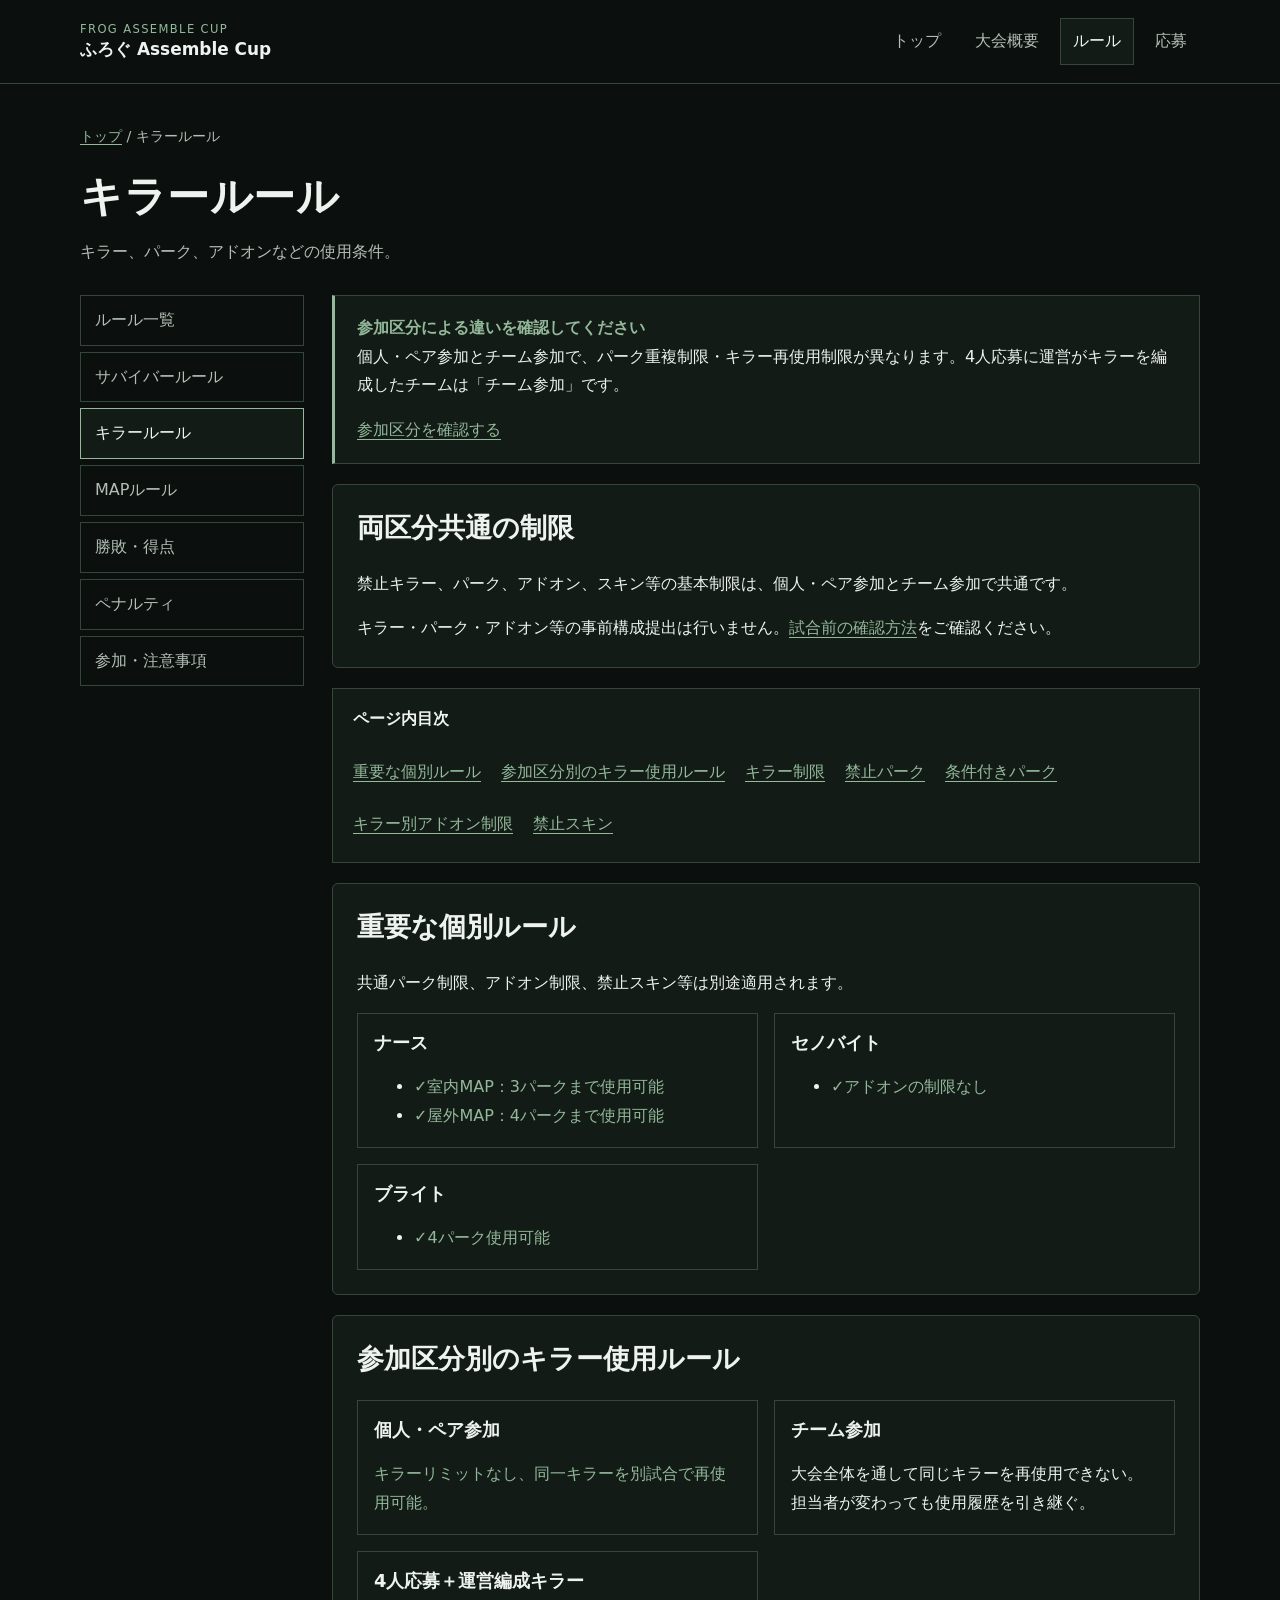
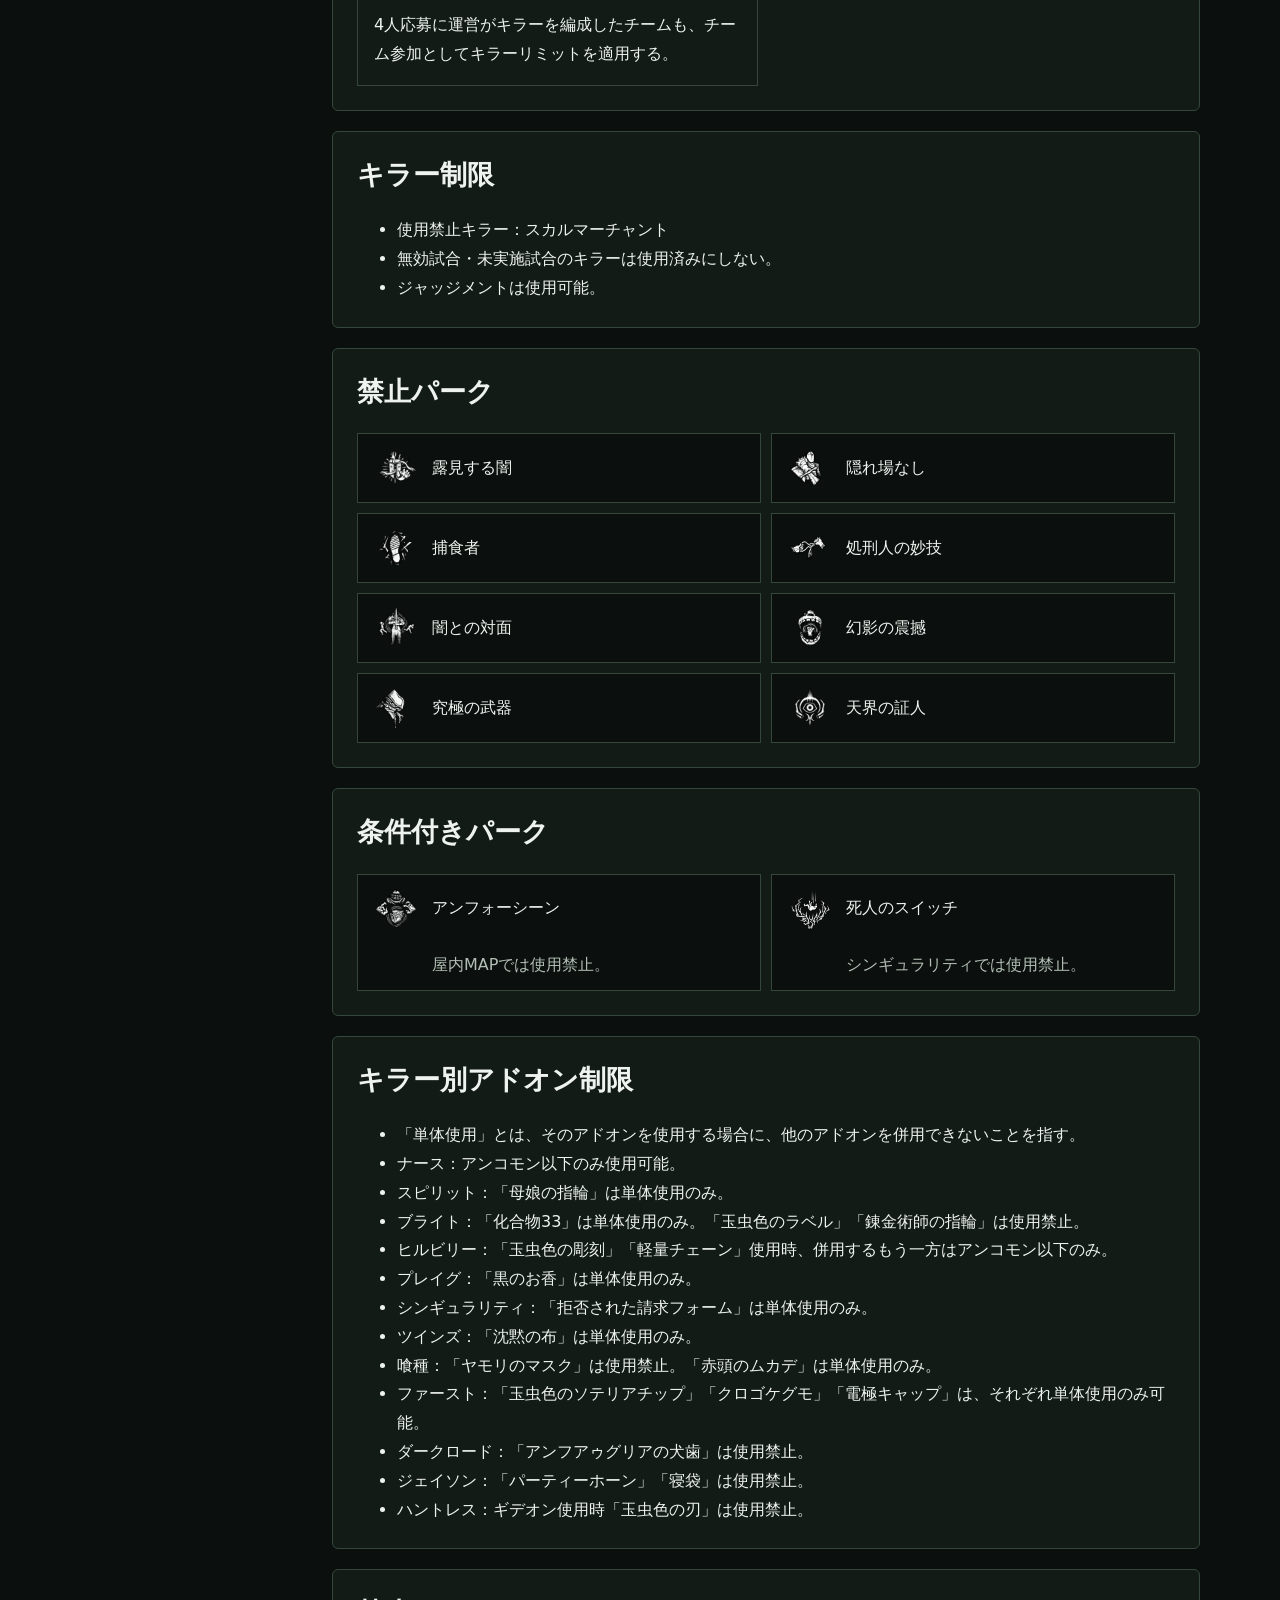
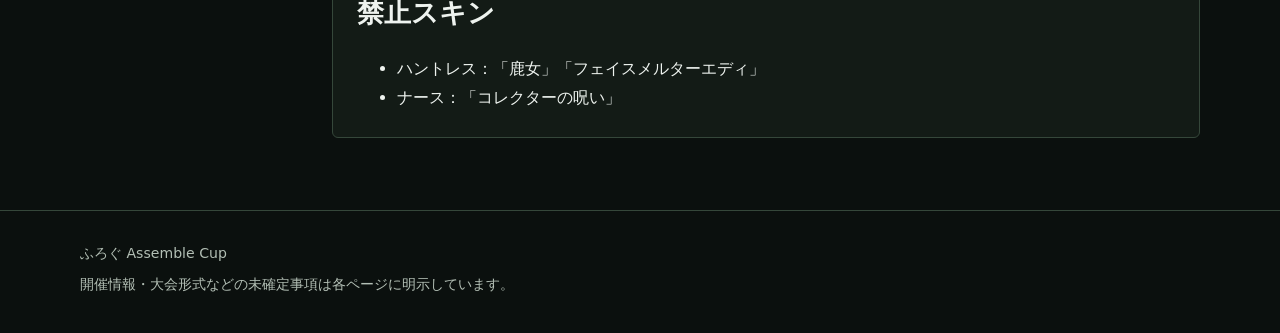
==== pages/killer-rules.html @ 906f9b3c "Clarify participation rule comparison and killer reuse cards" ====
<!DOCTYPE html>
<html lang="ja">
<head>
  <meta charset="UTF-8">
  <meta name="viewport" content="width=device-width, initial-scale=1">
  <meta name="description" content="ふろぐ Assemble Cupのキラールール。参加区分ごとのルールと共通制限を掲載しています。">
  <title>キラールール | ふろぐ Assemble Cup</title>
  <link rel="stylesheet" href="../css/tokens.css">
  <link rel="stylesheet" href="../css/base.css">
  <link rel="stylesheet" href="../css/components.css">
  <link rel="stylesheet" href="../css/pages.css">
</head>
<body>
  <a class="skip-link" href="#main">本文へ移動</a>
  <header class="site-header">
    <div class="container header-inner">
      <a class="brand" href="../index.html"><span>FROG ASSEMBLE CUP</span><strong>ふろぐ Assemble Cup</strong></a>
      <nav class="site-nav" aria-label="サイトナビゲーション">
        <a href="../index.html">トップ</a>
        <a href="../index.html#overview">大会概要</a>
        <a href="../pages/rules.html" aria-current="page">ルール</a>
        <a href="../index.html#entry">応募</a>
      </nav>
    </div>
  </header>
  <main id="main" class="container" tabindex="-1">
    <section class="page-hero"><p class="breadcrumb"><a href="../index.html">トップ</a> / キラールール</p><h1>キラールール</h1><p class="muted">キラー、パーク、アドオンなどの使用条件。</p></section>
    <div class="rule-shell"><nav class="side-nav" aria-label="ルールページ"><a href="rules.html">ルール一覧</a>
<a href="survivor-rules.html">サバイバールール</a>
<a href="killer-rules.html" aria-current="page">キラールール</a>
<a href="map-pool.html">MAPルール</a>
<a href="win-condition.html">勝敗・得点</a>
<a href="penalties.html">ペナルティ</a>
<a href="notes.html">参加・注意事項</a></nav><div class="rule-content"><div class="notice notice--info"><strong>参加区分による違いを確認してください</strong><p>個人・ペア参加とチーム参加で、パーク重複制限・キラー再使用制限が異なります。4人応募に運営がキラーを編成したチームは「チーム参加」です。</p><p><a href="notes.html#entry-types">参加区分を確認する</a></p></div><section class="card"><h2>両区分共通の制限</h2><p>禁止キラー、パーク、アドオン、スキン等の基本制限は、個人・ペア参加とチーム参加で共通です。</p><p>キラー・パーク・アドオン等の事前構成提出は行いません。<a href="notes.html#precheck">試合前の確認方法</a>をご確認ください。</p></section>
        <nav class="page-toc" aria-label="このページの目次"><strong>ページ内目次</strong><ul><li><a href="#key-killer-rules">重要な個別ルール</a></li><li><a href="#killer-reuse">参加区分別のキラー使用ルール</a></li><li><a href="#killer-restrictions">キラー制限</a></li><li><a href="#banned-perks">禁止パーク</a></li><li><a href="#conditional-perks">条件付きパーク</a></li><li><a href="#addon-restrictions">キラー別アドオン制限</a></li><li><a href="#banned-skins">禁止スキン</a></li></ul></nav>
        <section class="card" id="key-killer-rules">
          <h2>重要な個別ルール</h2>
          <p>共通パーク制限、アドオン制限、禁止スキン等は別途適用されます。</p>
          <div class="data-grid">
            <article class="notice-box"><h3>ナース</h3><ul><li><span class="killer-badge is-ok"><span aria-hidden="true">✓</span><span>室内MAP：3パークまで使用可能</span></span></li><li><span class="killer-badge is-ok"><span aria-hidden="true">✓</span><span>屋外MAP：4パークまで使用可能</span></span></li></ul></article>
            <article class="notice-box"><h3>セノバイト</h3><ul><li><span class="killer-badge is-ok"><span aria-hidden="true">✓</span><span>アドオンの制限なし</span></span></li></ul></article><article class="notice-box"><h3>ブライト</h3><ul><li><span class="killer-badge is-ok"><span aria-hidden="true">✓</span><span>4パーク使用可能</span></span></li></ul></article>
          </div>
        </section>
        <section class="card" id="killer-reuse"><h2>参加区分別のキラー使用ルール</h2><div class="data-grid"><article class="notice-box"><h3>個人・ペア参加</h3><p class="killer-badge">キラーリミットなし、同一キラーを別試合で再使用可能。</p></article><article class="notice-box"><h3>チーム参加</h3><p>大会全体を通して同じキラーを再使用できない。担当者が変わっても使用履歴を引き継ぐ。</p></article><article class="notice-box"><h3>4人応募＋運営編成キラー</h3><p>4人応募に運営がキラーを編成したチームも、チーム参加としてキラーリミットを適用する。</p></article></div></section><section class="card" id="killer-restrictions"><h2>キラー制限</h2><ul><li>使用禁止キラー：スカルマーチャント</li><li>無効試合・未実施試合のキラーは使用済みにしない。</li><li>ジャッジメントは使用可能。</li></ul></section>
        <section class="card" id="banned-perks"><h2>禁止パーク</h2><div class="perk-list">
          <div class="perk-item"><img src="../assets/images/perks/darkness_revealed.webp" width="48" height="48" loading="lazy" decoding="async" alt=""><span>露見する闇</span></div>
          <div class="perk-item"><img src="../assets/images/perks/nowhere_to_hide.webp" width="48" height="48" loading="lazy" decoding="async" alt=""><span>隠れ場なし</span></div>
          <div class="perk-item"><img src="../assets/images/perks/predator.webp" width="48" height="48" loading="lazy" decoding="async" alt=""><span>捕食者</span></div>
          <div class="perk-item"><img src="../assets/images/perks/scourge_hook_hangmans_trick.webp" width="48" height="48" loading="lazy" decoding="async" alt=""><span>処刑人の妙技</span></div>
          <div class="perk-item"><img src="../assets/images/perks/hex_face_the_darkness.webp" width="48" height="48" loading="lazy" decoding="async" alt=""><span>闇との対面</span></div>
          <div class="perk-item"><img src="../assets/images/perks/phantom_fear.webp" width="48" height="48" loading="lazy" decoding="async" alt=""><span>幻影の震撼</span></div>
          <div class="perk-item"><img src="../assets/images/perks/ultimate_weapon.webp" width="48" height="48" loading="lazy" decoding="async" alt=""><span>究極の武器</span></div>
          <div class="perk-item"><img src="../assets/images/perks/celestial_witness.webp" width="48" height="48" loading="lazy" decoding="async" alt=""><span>天界の証人</span></div>
        </div></section>
        <section class="card" id="conditional-perks"><h2>条件付きパーク</h2><div class="perk-list perk-list--conditions">
          <div class="perk-item perk-item--condition"><img src="../assets/images/perks/unforeseen.webp" width="48" height="48" loading="lazy" decoding="async" alt=""><span>アンフォーシーン</span><p>屋内MAPでは使用禁止。</p></div>
          <div class="perk-item perk-item--condition"><img src="../assets/images/perks/dead_mans_switch.webp" width="48" height="48" loading="lazy" decoding="async" alt=""><span>死人のスイッチ</span><p>シンギュラリティでは使用禁止。</p></div>
        </div></section>
        <section class="card" id="addon-restrictions"><h2>キラー別アドオン制限</h2><ul><li>「単体使用」とは、そのアドオンを使用する場合に、他のアドオンを併用できないことを指す。</li><li>ナース：アンコモン以下のみ使用可能。</li><li>スピリット：「母娘の指輪」は単体使用のみ。</li><li>ブライト：「化合物33」は単体使用のみ。「玉虫色のラベル」「錬金術師の指輪」は使用禁止。</li><li>ヒルビリー：「玉虫色の彫刻」「軽量チェーン」使用時、併用するもう一方はアンコモン以下のみ。</li><li>プレイグ：「黒のお香」は単体使用のみ。</li><li>シンギュラリティ：「拒否された請求フォーム」は単体使用のみ。</li><li>ツインズ：「沈黙の布」は単体使用のみ。</li><li>喰種：「ヤモリのマスク」は使用禁止。「赤頭のムカデ」は単体使用のみ。</li><li>ファースト：「玉虫色のソテリアチップ」「クロゴケグモ」「電極キャップ」は、それぞれ単体使用のみ可能。</li><li>ダークロード：「アンフアゥグリアの犬歯」は使用禁止。</li><li>ジェイソン：「パーティーホーン」「寝袋」は使用禁止。</li><li>ハントレス：ギデオン使用時「玉虫色の刃」は使用禁止。</li></ul></section>
        <section class="card" id="banned-skins"><h2>禁止スキン</h2><ul><li>ハントレス：「鹿女」「フェイスメルターエディ」</li><li>ナース：「コレクターの呪い」</li></ul></section></div></div>
  </main>
  <footer class="site-footer"><div class="container"><p>ふろぐ Assemble Cup</p><p>開催情報・大会形式などの未確定事項は各ページに明示しています。</p></div></footer>
</body>
</html>
---- css/tokens.css ----
:root {
  color-scheme: dark;
  --bg: #0b100e;
  --surface: #131b16;
  --surface-hover: #1b2820;
  --text: #eef3ef;
  --muted: #b3bfb5;
  --accent: #93b99a;
  --line: #35473a;
  --warning: #dfc48a;
  --max-width: 1120px;
}
---- css/base.css ----
* { box-sizing: border-box; }
html { scroll-behavior: smooth; }
body { margin: 0; background: var(--bg); color: var(--text); font-family: 'Yu Gothic', 'Hiragino Kaku Gothic ProN', Meiryo, system-ui, sans-serif; line-height: 1.8; overflow-wrap: anywhere; }
a { color: var(--accent); text-underline-offset: .22em; }
a:hover { color: var(--text); }
:focus-visible { outline: 3px solid var(--accent); outline-offset: 4px; }
img { display: block; max-width: 100%; }
h1, h2, h3, p { margin-top: 0; }
h1, h2, h3 { line-height: 1.4; }
h1 { font-size: clamp(1.9rem, 5vw, 3.3rem); letter-spacing: .015em; }
h2 { font-size: clamp(1.35rem, 3vw, 1.7rem); }
h3 { font-size: 1.12rem; }
p:last-child, ul:last-child { margin-bottom: 0; }
[id] { scroll-margin-top: 7rem; }
.container { width: min(var(--max-width), calc(100% - 40px)); margin-inline: auto; }
.muted { color: var(--muted); }
@media (max-width: 600px) { .container { width: calc(100% - 32px); } [id] { scroll-margin-top: 11rem; } }
@media (prefers-reduced-motion: reduce) { html { scroll-behavior: auto; } }
---- css/components.css ----
.skip-link { position: fixed; top: 12px; left: 12px; z-index: 30; padding: 10px 16px; background: var(--text); color: var(--bg); transform: translateY(-160%); }
.skip-link:focus { transform: translateY(0); }
.site-header { position: sticky; top: 0; z-index: 20; border-bottom: 1px solid var(--line); background: var(--bg); }
.header-inner { display: flex; align-items: center; justify-content: space-between; gap: 24px; padding-block: 18px; }
.brand { color: var(--text); text-decoration: none; line-height: 1.45; }
.brand span { display: block; color: var(--accent); font-size: .72rem; letter-spacing: .12em; }
.brand strong { display: block; font-size: 1.06rem; }
.site-nav { display: flex; gap: 8px; flex-wrap: wrap; }
.site-nav a { display: inline-flex; align-items: center; min-height: 44px; padding: 8px 12px; color: var(--muted); text-decoration: none; border: 1px solid transparent; }
.site-nav a:hover, .site-nav a[aria-current='page'] { color: var(--text); border-color: var(--line); background: var(--surface); }
.card { padding: 24px; background: var(--surface); border: 1px solid var(--line); border-radius: 6px; }
.grid { display: grid; grid-template-columns: repeat(3, minmax(0, 1fr)); gap: 16px; }
.rule-link { display: flex; flex-direction: column; align-items: flex-start; gap: 12px; color: var(--text); text-decoration: none; }
.rule-link:hover { background: var(--surface-hover); }
.rule-link h3 { margin: 0; }
.rule-link p { color: var(--muted); font-size: .95rem; }
.rule-link .link-label { margin-top: auto; color: var(--accent); font-size: .88rem; }
.status { display: inline-block; color: var(--warning); font-size: .82rem; padding: 2px 9px; border: 1px solid #64583e; border-radius: 3px; }
.notice { padding: 18px 22px; border: 1px solid #64583e; border-left: 3px solid var(--warning); background: #1b1a14; }
.notice strong { color: var(--warning); }
.button { display: inline-flex; align-items: center; justify-content: center; min-height: 48px; padding: 10px 20px; border: 1px solid var(--accent); border-radius: 4px; background: var(--accent); color: var(--bg); font-weight: 700; text-decoration: none; }
.button:hover { background: var(--text); color: var(--bg); }
.breadcrumb { font-size: .9rem; color: var(--muted); margin-bottom: 18px; }
.side-nav { display: grid; align-content: start; gap: 6px; position: sticky; top: 114px; }
.side-nav a { min-height: 44px; display: flex; align-items: center; padding: 10px 14px; border: 1px solid var(--line); color: var(--muted); text-decoration: none; }
.side-nav a:hover, .side-nav a[aria-current='page'] { border-color: var(--accent); background: var(--surface); color: var(--text); }
.page-toc { padding: 16px 20px; border: 1px solid var(--line); background: var(--surface); }
.page-toc ul { display: flex; flex-wrap: wrap; gap: 8px 20px; padding: 0; list-style: none; }
.page-toc a { min-height: 44px; display: inline-flex; align-items: center; }
.table-wrap { overflow-x: auto; border: 1px solid var(--line); }
table { width: 100%; border-collapse: collapse; background: var(--surface); }
caption { text-align: left; padding: 16px; font-weight: 700; }
th, td { padding: 14px 18px; border-top: 1px solid var(--line); text-align: left; vertical-align: top; }
th { color: var(--accent); width: 32%; }
.site-footer { border-top: 1px solid var(--line); margin-top: 72px; padding-block: 30px; font-size: .88rem; color: var(--muted); }
.site-footer p { margin-bottom: 6px; }
@media (max-width: 900px) { .header-inner { align-items: flex-start; flex-direction: column; gap: 10px; } .grid { grid-template-columns: repeat(2, minmax(0, 1fr)); } .side-nav { position: static; grid-template-columns: repeat(2, minmax(0, 1fr)); } }
@media (max-width: 600px) { .grid { grid-template-columns: 1fr; } .card { padding: 20px; } .header-inner { padding-block: 12px; } .site-nav { gap: 4px; } .site-nav a { padding-inline: 10px; } .side-nav a { padding-inline: 10px; font-size: .88rem; } th, td { padding: 12px; } }

.notice--info { border-color: var(--line); border-left-color: var(--accent); background: var(--surface); }
.notice--info strong { color: var(--accent); }
.comparison-table { min-width: 600px; }
.comparison-table th { width: auto; }
.perk-list { display: grid; grid-template-columns: repeat(2, minmax(0, 1fr)); gap: 10px; }
.perk-item { padding: 10px 14px; border: 1px solid var(--line); background: var(--bg); }
.perk-item p { margin: 6px 0 0; color: var(--muted); }
.rule-visual, .rule-flow { display: grid; gap: 16px; }
.rule-panel { padding: 18px; border: 1px solid var(--line); margin-top: 18px; background: var(--bg); }
.rule-score-grid, .data-grid { display: grid; grid-template-columns: repeat(2, minmax(0, 1fr)); gap: 16px; }
.rule-score-grid .rule-panel { margin-top: 0; }
.rule-panel__label { display: block; color: var(--accent); font-size: .86rem; margin-bottom: 8px; }
.rule-equation { display: flex; flex-wrap: wrap; align-items: center; gap: 12px; }
.rule-equation__term { display: grid; gap: 4px; padding: 12px; border: 1px solid var(--line); flex: 1 1 140px; }
.rule-equation__term span, .rule-equation__term small { color: var(--muted); }
.rule-equation__operator { font-size: 1.2rem; }
.rule-outcome, .rule-calculation-result { margin-top: 16px; font-weight: 700; }
.rule-flow__step, .rule-callout, .rule-branch__option { display: grid; gap: 6px; border: 1px solid var(--line); padding: 14px; }
.rule-flow__arrow { display: flex; align-items: center; gap: 12px; color: var(--muted); }
.rule-branch { display: grid; gap: 10px; }
.rule-branch__operator { display: grid; gap: 4px; color: var(--muted); }
.rule-callout { margin-top: 16px; }
.rule-flow__step--warning { border-left: 3px solid var(--warning); }
.rule-flow__step--danger, .rule-panel--danger { border-left: 3px solid #d49a91; }
.rule-flow__step--ok { border-left: 3px solid var(--accent); }
.notice-box { padding: 16px; border: 1px solid var(--line); }
.killer-badge { color: var(--accent); }
.rule-content > .grid { grid-template-columns: repeat(2, minmax(0, 1fr)); }
@media (max-width: 600px) { .perk-list, .rule-score-grid, .data-grid, .rule-content > .grid { grid-template-columns: 1fr; } .rule-equation { flex-direction: column; align-items: stretch; } .rule-equation__term { flex-basis: auto; } .rule-equation__operator { align-self: center; } }

/* Images supplied in frogcup-vol1.zip; labels remain readable without images. */
.perk-item { display: grid; grid-template-columns: 48px minmax(0, 1fr); align-items: center; gap: 12px; }
.perk-item img { width: 48px; height: 48px; object-fit: contain; }
.perk-item--condition p { grid-column: 2; }
@media (max-width: 600px) { .perk-item { grid-template-columns: 42px minmax(0, 1fr); gap: 10px; } .perk-item img { width: 42px; height: 42px; } }
---- css/pages.css ----
.hero { padding-block: 64px 44px; border-bottom: 1px solid var(--line); }
.hero-label { color: var(--accent); letter-spacing: .1em; font-size: .85rem; }
.hero .lead { max-width: 640px; color: var(--muted); font-size: 1.05rem; margin-bottom: 26px; }
.hero-contact { margin: 16px 0 0; color: var(--muted); font-size: .93rem; }
.hero h1 { margin-bottom: 18px; }
.section { padding-top: 48px; }
.section-heading { margin-bottom: 20px; }
.page-hero { padding-block: 40px 28px; }
.page-hero h1 { font-size: clamp(1.8rem, 4vw, 2.6rem); margin-bottom: 12px; }
.rule-shell { display: grid; grid-template-columns: 224px minmax(0, 1fr); align-items: start; gap: 28px; }
.rule-content { display: grid; grid-template-columns: minmax(0, 1fr); gap: 20px; min-width: 0; }
.check-list { padding-left: 1.3em; }
.check-list li + li { margin-top: 8px; }
@media (max-width: 900px) { .rule-shell { grid-template-columns: minmax(0, 1fr); gap: 24px; } }
@media (max-width: 600px) { .hero { padding-block: 40px 32px; } .section { padding-top: 36px; } .page-hero { padding-block: 28px 24px; } }

.hero-actions { display: flex; flex-wrap: wrap; gap: 12px; }

/* Participation comparison: explicit lines and column divider. */
.comparison-table { min-width: 810px; font-size: .875rem; }
.comparison-table th, .comparison-table td { padding: 14px 12px; }
.comparison-table th:first-child { width: 164px; }
.comparison-table th:last-child { min-width: 100px; }
.comparison-table tr > :nth-child(3) { border-left: 2px solid var(--accent); }
.comparison-line { display: block; white-space: nowrap; }
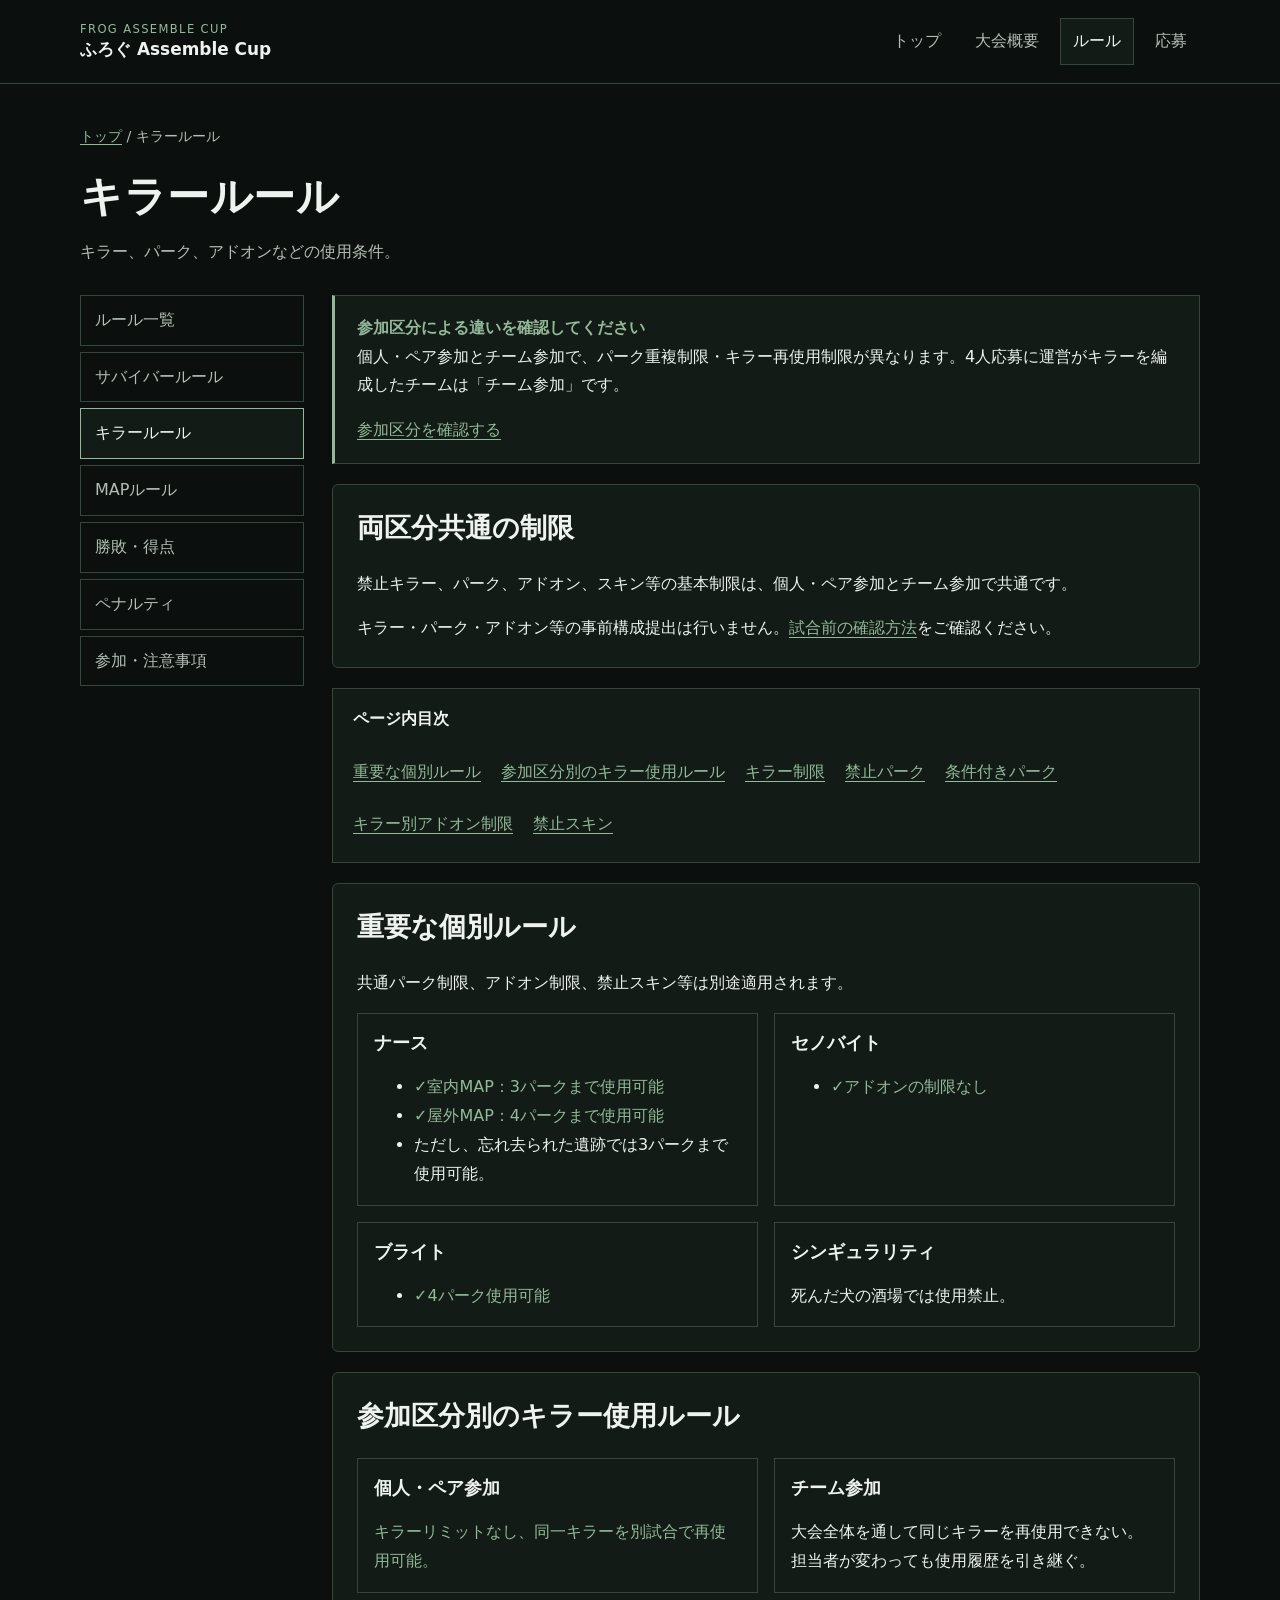
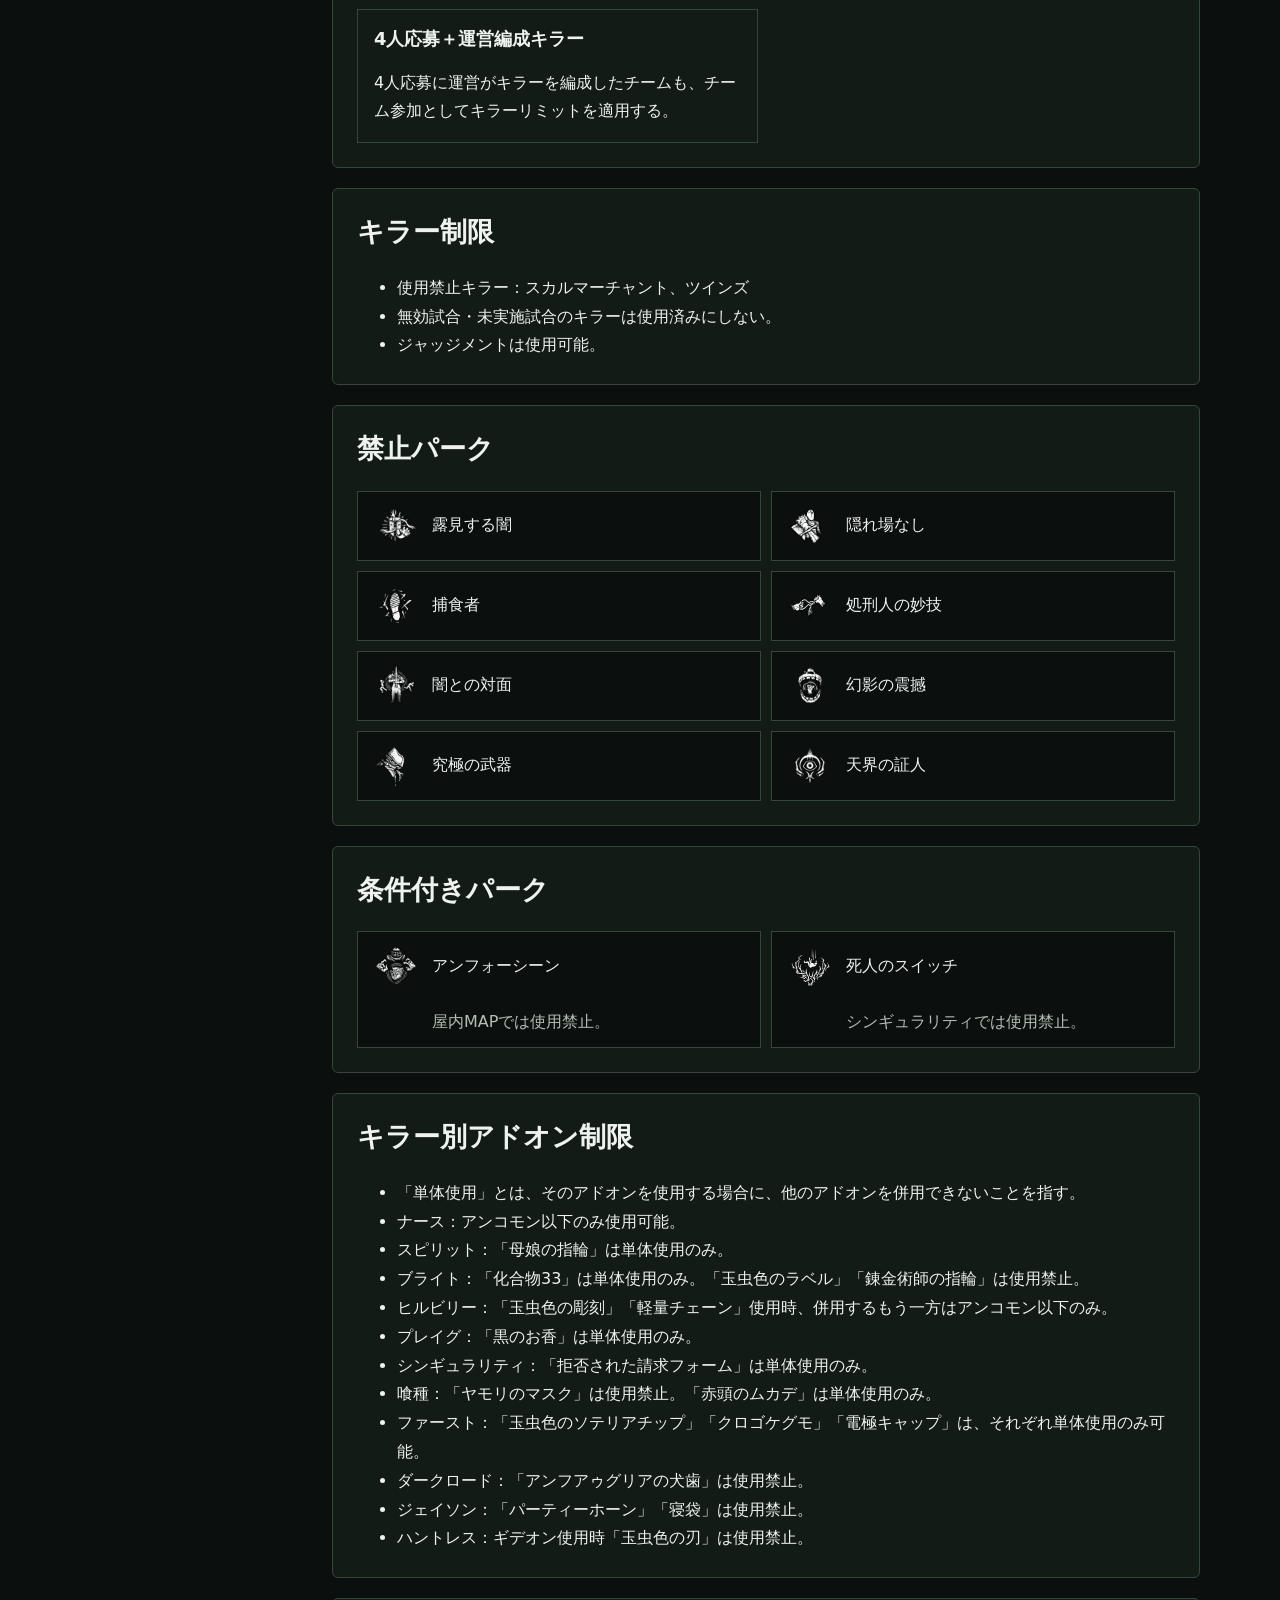
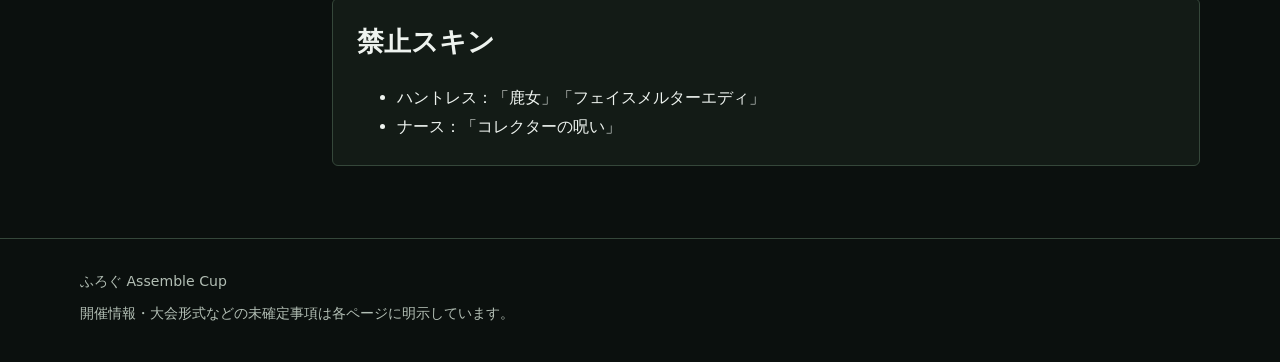
==== commit 83e4e10b: "Restrict Nurse on ruins, Singularity on saloon and ban Twins" ====
--- a/pages/killer-rules.html
+++ b/pages/killer-rules.html
@@ -37,11 +37,11 @@
           <h2>重要な個別ルール</h2>
           <p>共通パーク制限、アドオン制限、禁止スキン等は別途適用されます。</p>
           <div class="data-grid">
-            <article class="notice-box"><h3>ナース</h3><ul><li><span class="killer-badge is-ok"><span aria-hidden="true">✓</span><span>室内MAP：3パークまで使用可能</span></span></li><li><span class="killer-badge is-ok"><span aria-hidden="true">✓</span><span>屋外MAP：4パークまで使用可能</span></span></li></ul></article>
+            <article class="notice-box"><h3>ナース</h3><ul><li><span class="killer-badge is-ok"><span aria-hidden="true">✓</span><span>室内MAP：3パークまで使用可能</span></span></li><li><span class="killer-badge is-ok"><span aria-hidden="true">✓</span><span>屋外MAP：4パークまで使用可能</span></span></li><li>ただし、忘れ去られた遺跡では3パークまで使用可能。</li></ul></article>
             <article class="notice-box"><h3>セノバイト</h3><ul><li><span class="killer-badge is-ok"><span aria-hidden="true">✓</span><span>アドオンの制限なし</span></span></li></ul></article><article class="notice-box"><h3>ブライト</h3><ul><li><span class="killer-badge is-ok"><span aria-hidden="true">✓</span><span>4パーク使用可能</span></span></li></ul></article>
-          </div>
+          <article class="notice-box"><h3>シンギュラリティ</h3><p>死んだ犬の酒場では使用禁止。</p></article></div>
         </section>
-        <section class="card" id="killer-reuse"><h2>参加区分別のキラー使用ルール</h2><div class="data-grid"><article class="notice-box"><h3>個人・ペア参加</h3><p class="killer-badge">キラーリミットなし、同一キラーを別試合で再使用可能。</p></article><article class="notice-box"><h3>チーム参加</h3><p>大会全体を通して同じキラーを再使用できない。担当者が変わっても使用履歴を引き継ぐ。</p></article><article class="notice-box"><h3>4人応募＋運営編成キラー</h3><p>4人応募に運営がキラーを編成したチームも、チーム参加としてキラーリミットを適用する。</p></article></div></section><section class="card" id="killer-restrictions"><h2>キラー制限</h2><ul><li>使用禁止キラー：スカルマーチャント</li><li>無効試合・未実施試合のキラーは使用済みにしない。</li><li>ジャッジメントは使用可能。</li></ul></section>
+        <section class="card" id="killer-reuse"><h2>参加区分別のキラー使用ルール</h2><div class="data-grid"><article class="notice-box"><h3>個人・ペア参加</h3><p class="killer-badge">キラーリミットなし、同一キラーを別試合で再使用可能。</p></article><article class="notice-box"><h3>チーム参加</h3><p>大会全体を通して同じキラーを再使用できない。担当者が変わっても使用履歴を引き継ぐ。</p></article><article class="notice-box"><h3>4人応募＋運営編成キラー</h3><p>4人応募に運営がキラーを編成したチームも、チーム参加としてキラーリミットを適用する。</p></article></div></section><section class="card" id="killer-restrictions"><h2>キラー制限</h2><ul><li>使用禁止キラー：スカルマーチャント、ツインズ</li><li>無効試合・未実施試合のキラーは使用済みにしない。</li><li>ジャッジメントは使用可能。</li></ul></section>
         <section class="card" id="banned-perks"><h2>禁止パーク</h2><div class="perk-list">
           <div class="perk-item"><img src="../assets/images/perks/darkness_revealed.webp" width="48" height="48" loading="lazy" decoding="async" alt=""><span>露見する闇</span></div>
           <div class="perk-item"><img src="../assets/images/perks/nowhere_to_hide.webp" width="48" height="48" loading="lazy" decoding="async" alt=""><span>隠れ場なし</span></div>
@@ -56,7 +56,7 @@
           <div class="perk-item perk-item--condition"><img src="../assets/images/perks/unforeseen.webp" width="48" height="48" loading="lazy" decoding="async" alt=""><span>アンフォーシーン</span><p>屋内MAPでは使用禁止。</p></div>
           <div class="perk-item perk-item--condition"><img src="../assets/images/perks/dead_mans_switch.webp" width="48" height="48" loading="lazy" decoding="async" alt=""><span>死人のスイッチ</span><p>シンギュラリティでは使用禁止。</p></div>
         </div></section>
-        <section class="card" id="addon-restrictions"><h2>キラー別アドオン制限</h2><ul><li>「単体使用」とは、そのアドオンを使用する場合に、他のアドオンを併用できないことを指す。</li><li>ナース：アンコモン以下のみ使用可能。</li><li>スピリット：「母娘の指輪」は単体使用のみ。</li><li>ブライト：「化合物33」は単体使用のみ。「玉虫色のラベル」「錬金術師の指輪」は使用禁止。</li><li>ヒルビリー：「玉虫色の彫刻」「軽量チェーン」使用時、併用するもう一方はアンコモン以下のみ。</li><li>プレイグ：「黒のお香」は単体使用のみ。</li><li>シンギュラリティ：「拒否された請求フォーム」は単体使用のみ。</li><li>ツインズ：「沈黙の布」は単体使用のみ。</li><li>喰種：「ヤモリのマスク」は使用禁止。「赤頭のムカデ」は単体使用のみ。</li><li>ファースト：「玉虫色のソテリアチップ」「クロゴケグモ」「電極キャップ」は、それぞれ単体使用のみ可能。</li><li>ダークロード：「アンフアゥグリアの犬歯」は使用禁止。</li><li>ジェイソン：「パーティーホーン」「寝袋」は使用禁止。</li><li>ハントレス：ギデオン使用時「玉虫色の刃」は使用禁止。</li></ul></section>
+        <section class="card" id="addon-restrictions"><h2>キラー別アドオン制限</h2><ul><li>「単体使用」とは、そのアドオンを使用する場合に、他のアドオンを併用できないことを指す。</li><li>ナース：アンコモン以下のみ使用可能。</li><li>スピリット：「母娘の指輪」は単体使用のみ。</li><li>ブライト：「化合物33」は単体使用のみ。「玉虫色のラベル」「錬金術師の指輪」は使用禁止。</li><li>ヒルビリー：「玉虫色の彫刻」「軽量チェーン」使用時、併用するもう一方はアンコモン以下のみ。</li><li>プレイグ：「黒のお香」は単体使用のみ。</li><li>シンギュラリティ：「拒否された請求フォーム」は単体使用のみ。</li><li>喰種：「ヤモリのマスク」は使用禁止。「赤頭のムカデ」は単体使用のみ。</li><li>ファースト：「玉虫色のソテリアチップ」「クロゴケグモ」「電極キャップ」は、それぞれ単体使用のみ可能。</li><li>ダークロード：「アンフアゥグリアの犬歯」は使用禁止。</li><li>ジェイソン：「パーティーホーン」「寝袋」は使用禁止。</li><li>ハントレス：ギデオン使用時「玉虫色の刃」は使用禁止。</li></ul></section>
         <section class="card" id="banned-skins"><h2>禁止スキン</h2><ul><li>ハントレス：「鹿女」「フェイスメルターエディ」</li><li>ナース：「コレクターの呪い」</li></ul></section></div></div>
   </main>
   <footer class="site-footer"><div class="container"><p>ふろぐ Assemble Cup</p><p>開催情報・大会形式などの未確定事項は各ページに明示しています。</p></div></footer>
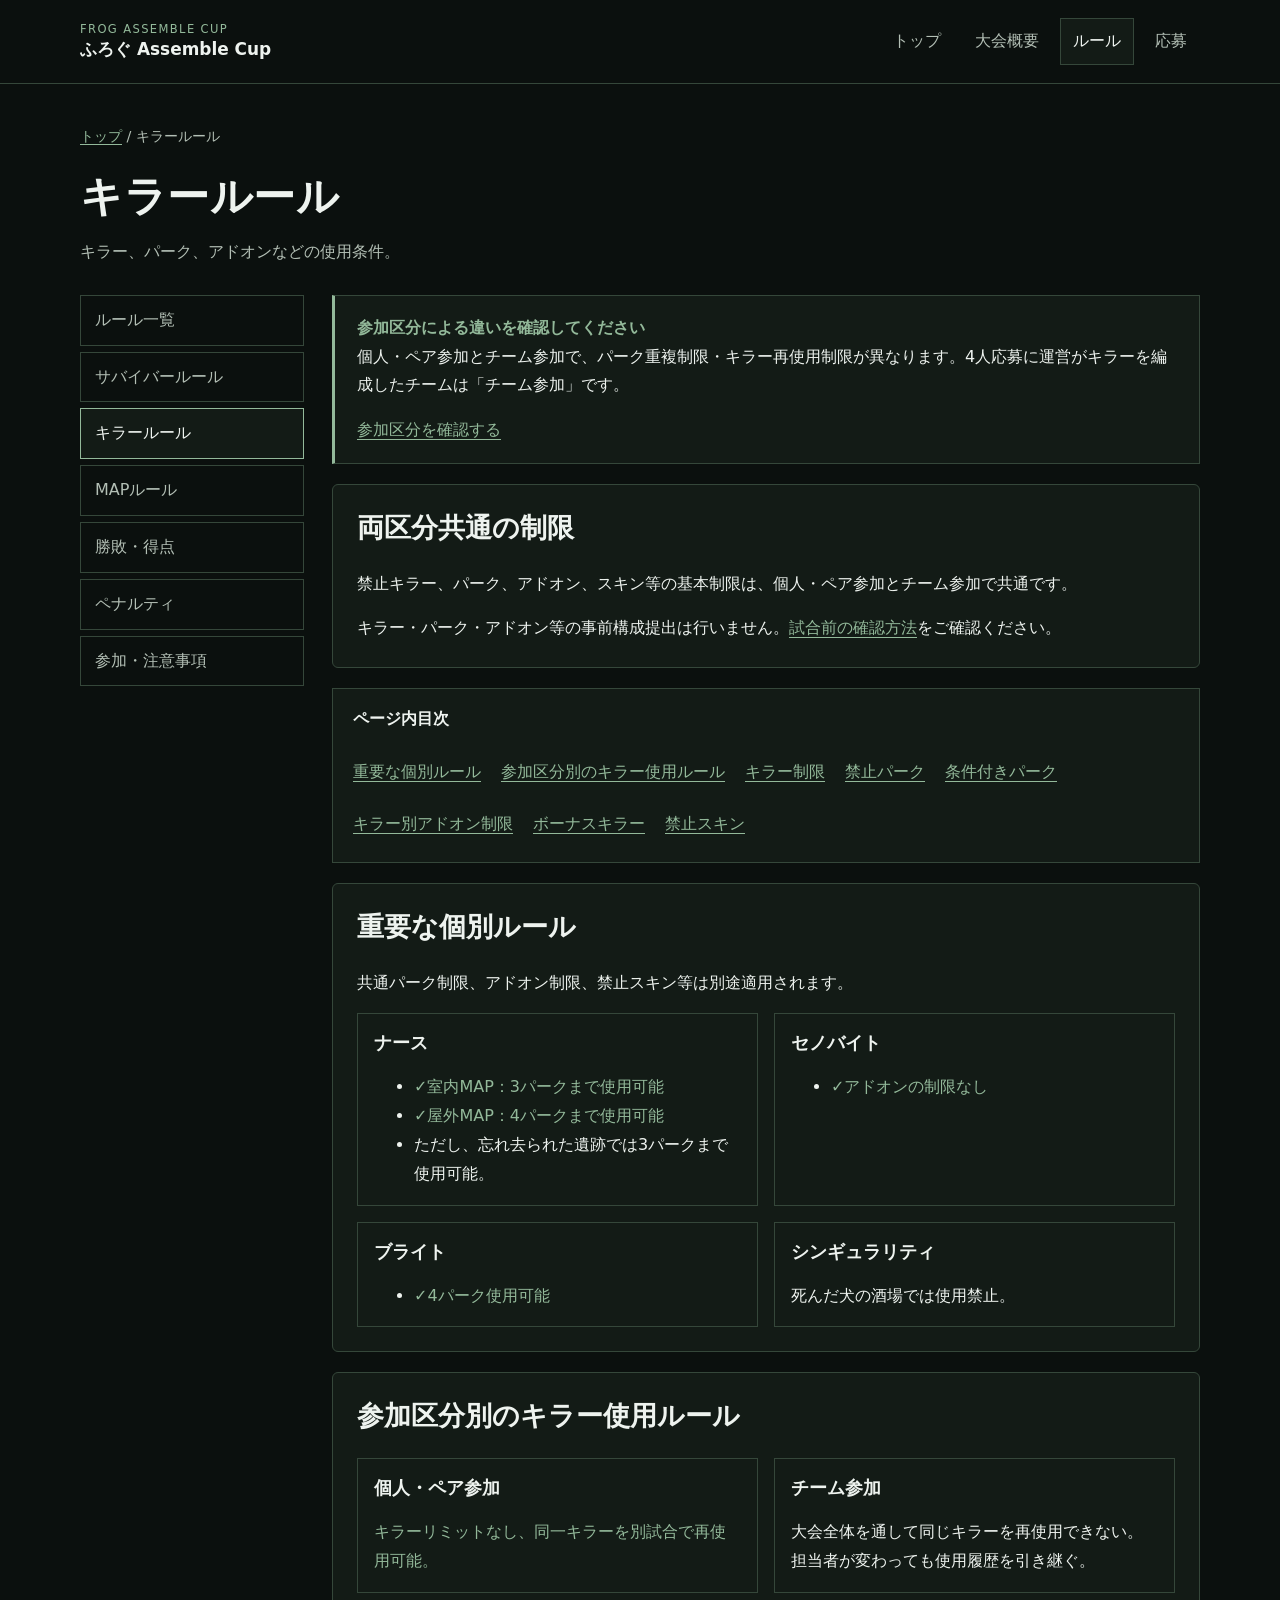
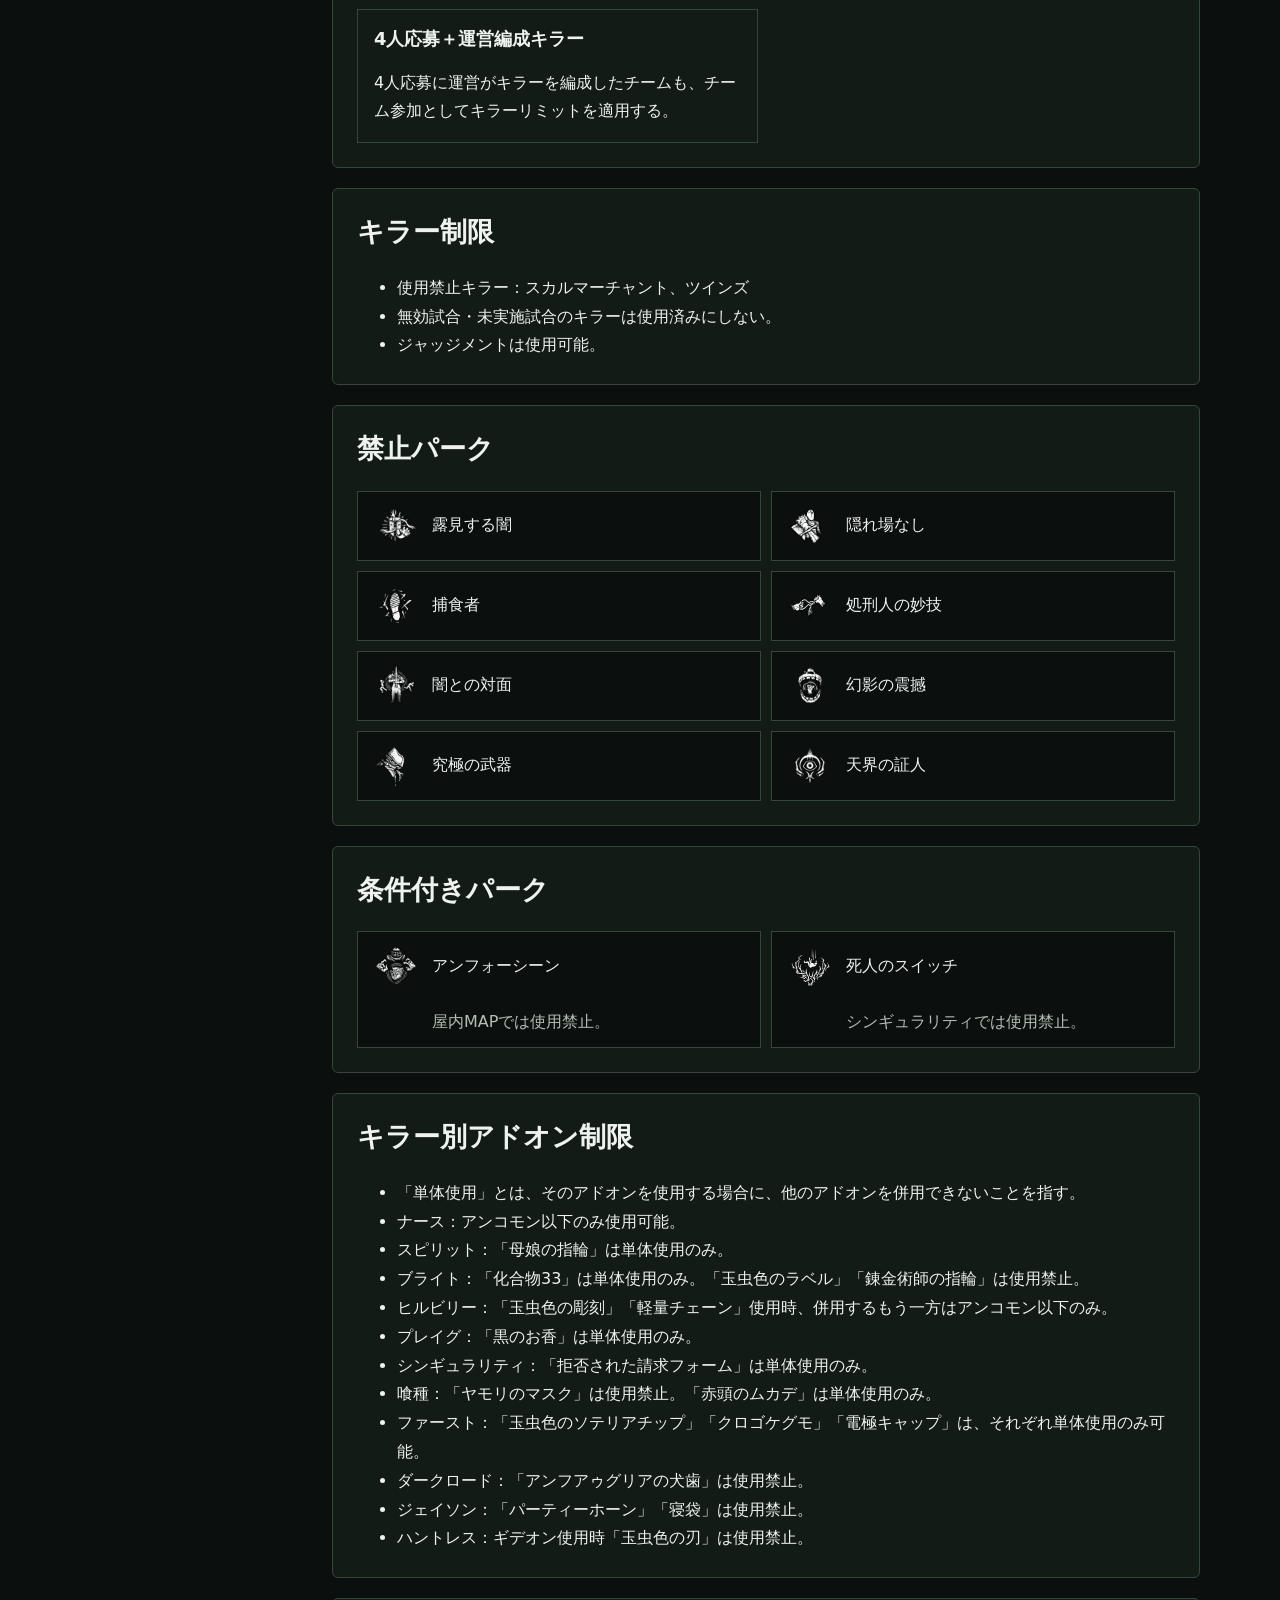
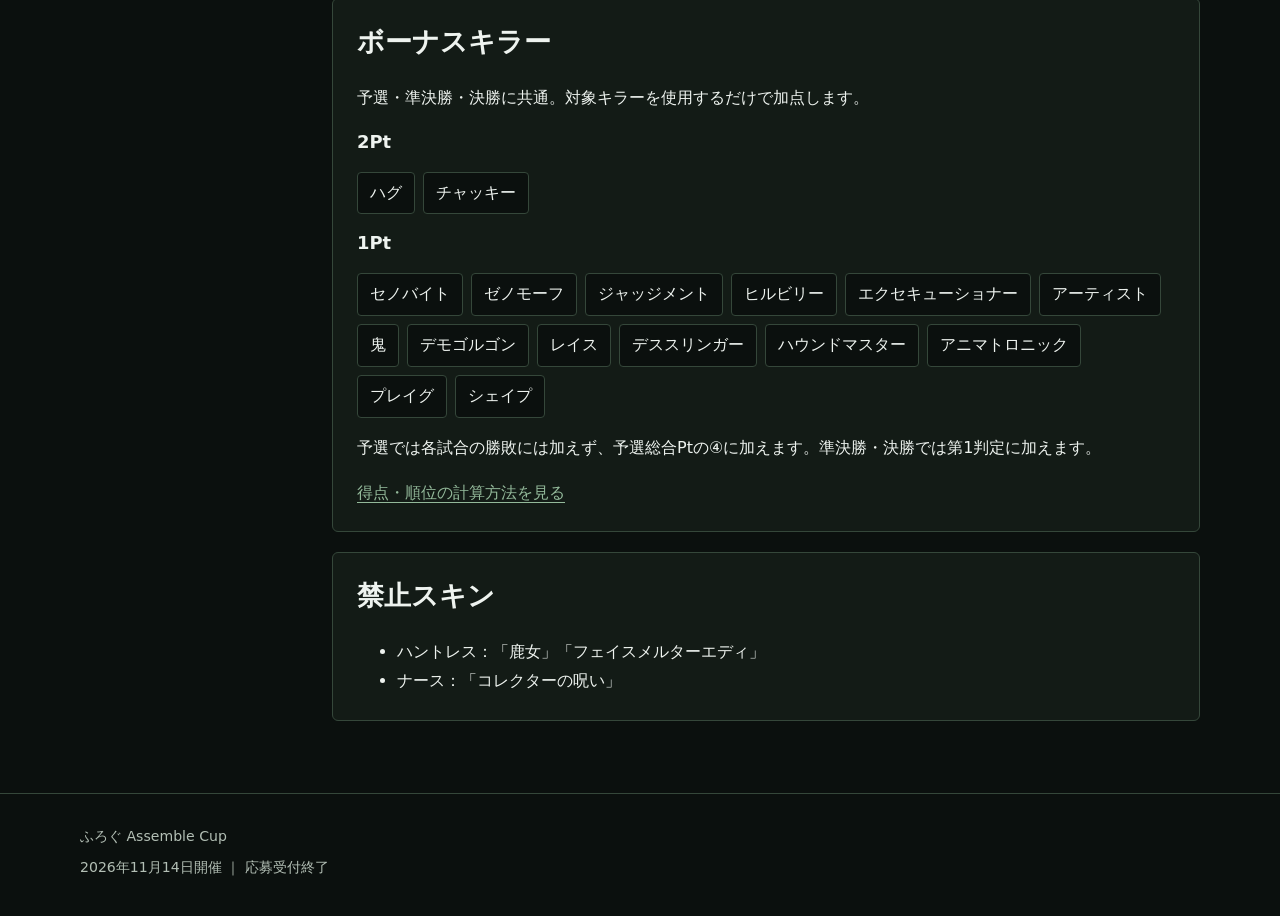
==== commit ffe36960: "Publish confirmed Assemble Cup teams, schedule and scoring" ====
--- a/pages/killer-rules.html
+++ b/pages/killer-rules.html
@@ -5,6 +5,25 @@
   <meta name="viewport" content="width=device-width, initial-scale=1">
   <meta name="description" content="ふろぐ Assemble Cupのキラールール。参加区分ごとのルールと共通制限を掲載しています。">
   <title>キラールール | ふろぐ Assemble Cup</title>
+  <meta property="og:title" content="キラールール | ふろぐ Assemble Cup">
+  <meta property="og:description" content="ふろぐ Assemble Cupのキラールール。参加区分ごとのルールと共通制限を掲載しています。">
+  <meta property="og:type" content="website">
+  <meta property="og:site_name" content="ふろぐ Assemble Cup">
+  <meta property="og:locale" content="ja_JP">
+  <meta property="og:url" content="https://soradbdkkp-lang.github.io/frog-assemble-cup/pages/killer-rules.html">
+  <meta property="og:image" content="https://soradbdkkp-lang.github.io/frog-assemble-cup/assets/images/ogp-assemble-cup.png">
+  <meta property="og:image:type" content="image/png">
+  <meta property="og:image:width" content="1200">
+  <meta property="og:image:height" content="630">
+  <meta property="og:image:alt" content="ふろぐ Assemble Cup 大会告知画像">
+  <meta name="twitter:card" content="summary_large_image">
+  <meta name="twitter:title" content="キラールール | ふろぐ Assemble Cup">
+  <meta name="twitter:description" content="ふろぐ Assemble Cupのキラールール。参加区分ごとのルールと共通制限を掲載しています。">
+  <meta name="twitter:image" content="https://soradbdkkp-lang.github.io/frog-assemble-cup/assets/images/ogp-assemble-cup.png">
+  <meta name="twitter:image:alt" content="ふろぐ Assemble Cup 大会告知画像">
+  <link rel="icon" type="image/png" sizes="32x32" href="../assets/images/favicon-32.png">
+  <link rel="icon" href="../assets/images/favicon.ico" sizes="any">
+  <link rel="apple-touch-icon" sizes="180x180" href="../assets/images/apple-touch-icon.png">
   <link rel="stylesheet" href="../css/tokens.css">
   <link rel="stylesheet" href="../css/base.css">
   <link rel="stylesheet" href="../css/components.css">
@@ -32,7 +51,7 @@
 <a href="win-condition.html">勝敗・得点</a>
 <a href="penalties.html">ペナルティ</a>
 <a href="notes.html">参加・注意事項</a></nav><div class="rule-content"><div class="notice notice--info"><strong>参加区分による違いを確認してください</strong><p>個人・ペア参加とチーム参加で、パーク重複制限・キラー再使用制限が異なります。4人応募に運営がキラーを編成したチームは「チーム参加」です。</p><p><a href="notes.html#entry-types">参加区分を確認する</a></p></div><section class="card"><h2>両区分共通の制限</h2><p>禁止キラー、パーク、アドオン、スキン等の基本制限は、個人・ペア参加とチーム参加で共通です。</p><p>キラー・パーク・アドオン等の事前構成提出は行いません。<a href="notes.html#precheck">試合前の確認方法</a>をご確認ください。</p></section>
-        <nav class="page-toc" aria-label="このページの目次"><strong>ページ内目次</strong><ul><li><a href="#key-killer-rules">重要な個別ルール</a></li><li><a href="#killer-reuse">参加区分別のキラー使用ルール</a></li><li><a href="#killer-restrictions">キラー制限</a></li><li><a href="#banned-perks">禁止パーク</a></li><li><a href="#conditional-perks">条件付きパーク</a></li><li><a href="#addon-restrictions">キラー別アドオン制限</a></li><li><a href="#banned-skins">禁止スキン</a></li></ul></nav>
+        <nav class="page-toc" aria-label="このページの目次"><strong>ページ内目次</strong><ul><li><a href="#key-killer-rules">重要な個別ルール</a></li><li><a href="#killer-reuse">参加区分別のキラー使用ルール</a></li><li><a href="#killer-restrictions">キラー制限</a></li><li><a href="#banned-perks">禁止パーク</a></li><li><a href="#conditional-perks">条件付きパーク</a></li><li><a href="#addon-restrictions">キラー別アドオン制限</a></li><li><a href="#bonus-killers">ボーナスキラー</a></li><li><a href="#banned-skins">禁止スキン</a></li></ul></nav>
         <section class="card" id="key-killer-rules">
           <h2>重要な個別ルール</h2>
           <p>共通パーク制限、アドオン制限、禁止スキン等は別途適用されます。</p>
@@ -57,8 +76,8 @@
           <div class="perk-item perk-item--condition"><img src="../assets/images/perks/dead_mans_switch.webp" width="48" height="48" loading="lazy" decoding="async" alt=""><span>死人のスイッチ</span><p>シンギュラリティでは使用禁止。</p></div>
         </div></section>
         <section class="card" id="addon-restrictions"><h2>キラー別アドオン制限</h2><ul><li>「単体使用」とは、そのアドオンを使用する場合に、他のアドオンを併用できないことを指す。</li><li>ナース：アンコモン以下のみ使用可能。</li><li>スピリット：「母娘の指輪」は単体使用のみ。</li><li>ブライト：「化合物33」は単体使用のみ。「玉虫色のラベル」「錬金術師の指輪」は使用禁止。</li><li>ヒルビリー：「玉虫色の彫刻」「軽量チェーン」使用時、併用するもう一方はアンコモン以下のみ。</li><li>プレイグ：「黒のお香」は単体使用のみ。</li><li>シンギュラリティ：「拒否された請求フォーム」は単体使用のみ。</li><li>喰種：「ヤモリのマスク」は使用禁止。「赤頭のムカデ」は単体使用のみ。</li><li>ファースト：「玉虫色のソテリアチップ」「クロゴケグモ」「電極キャップ」は、それぞれ単体使用のみ可能。</li><li>ダークロード：「アンフアゥグリアの犬歯」は使用禁止。</li><li>ジェイソン：「パーティーホーン」「寝袋」は使用禁止。</li><li>ハントレス：ギデオン使用時「玉虫色の刃」は使用禁止。</li></ul></section>
-        <section class="card" id="banned-skins"><h2>禁止スキン</h2><ul><li>ハントレス：「鹿女」「フェイスメルターエディ」</li><li>ナース：「コレクターの呪い」</li></ul></section></div></div>
+        <section class="card" id="bonus-killers"><h2>ボーナスキラー</h2><p>予選・準決勝・決勝に共通。対象キラーを使用するだけで加点します。</p><h3>2Pt</h3><ul class="name-list"><li>ハグ</li><li>チャッキー</li></ul><h3>1Pt</h3><ul class="name-list"><li>セノバイト</li><li>ゼノモーフ</li><li>ジャッジメント</li><li>ヒルビリー</li><li>エクセキューショナー</li><li>アーティスト</li><li>鬼</li><li>デモゴルゴン</li><li>レイス</li><li>デススリンガー</li><li>ハウンドマスター</li><li>アニマトロニック</li><li>プレイグ</li><li>シェイプ</li></ul><p>予選では各試合の勝敗には加えず、予選総合Ptの④に加えます。準決勝・決勝では第1判定に加えます。</p><p><a href="win-condition.html#qualifying-points">得点・順位の計算方法を見る</a></p></section><section class="card" id="banned-skins"><h2>禁止スキン</h2><ul><li>ハントレス：「鹿女」「フェイスメルターエディ」</li><li>ナース：「コレクターの呪い」</li></ul></section></div></div>
   </main>
-  <footer class="site-footer"><div class="container"><p>ふろぐ Assemble Cup</p><p>開催情報・大会形式などの未確定事項は各ページに明示しています。</p></div></footer>
+  <footer class="site-footer"><div class="container"><p>ふろぐ Assemble Cup</p><p>2026年11月14日開催 ｜ 応募受付終了</p></div></footer>
 </body>
 </html>
--- a/css/pages.css
+++ b/css/pages.css
@@ -23,3 +23,32 @@
 .comparison-table th:last-child { min-width: 100px; }
 .comparison-table tr > :nth-child(3) { border-left: 2px solid var(--accent); }
 .comparison-line { display: block; white-space: nowrap; }
+
+/* Confirmed MAP pools: shared card structure for each stage. */
+.map-pool { margin-top: 28px; }
+.map-grid { display: grid; grid-template-columns: repeat(3, minmax(0, 1fr)); gap: 16px; padding: 0; list-style: none; }
+.map-card { overflow: hidden; border: 1px solid var(--line); border-radius: 6px; background: var(--bg); }
+.map-card img { width: 100%; aspect-ratio: 16 / 9; object-fit: cover; }
+.map-card__name { margin: 0; padding: 14px; font-weight: 700; line-height: 1.6; }
+@media (max-width: 1100px) and (min-width: 901px), (max-width: 700px) { .map-grid { grid-template-columns: repeat(2, minmax(0, 1fr)); } }
+@media (max-width: 480px) { .map-grid { grid-template-columns: minmax(0, 1fr); } }
+
+/* Tournament lists and schedule remain readable on small screens. */
+.name-list { display: flex; flex-wrap: wrap; gap: 8px; list-style: none; padding: 0; }
+.name-list li { padding: 6px 12px; border: 1px solid var(--line); border-radius: 4px; background: var(--bg); max-width: 100%; }
+.team-grid h3 { color: var(--accent); }
+.schedule-table { min-width: 610px; }
+.schedule-table th { width: auto; white-space: nowrap; }
+.schedule-table td:nth-child(2) { white-space: nowrap; font-variant-numeric: tabular-nums; }
+#schedule h3 { margin-top: 24px; }
+.rank-table th { width: auto; }
+@media (max-width: 600px) { .name-list { gap: 6px; } .rank-table th, .rank-table td { padding: 10px 6px; font-size: .85rem; } }
+@media (max-width: 600px) {
+  .schedule-table { min-width: 0; }
+  .schedule-table caption, .schedule-table tbody { display: block; }
+  .schedule-table thead { position: absolute; width: 1px; height: 1px; overflow: hidden; clip-path: inset(50%); }
+  .schedule-table tbody tr { display: grid; grid-template-columns: auto 1fr; padding: 12px; border-top: 1px solid var(--line); gap: 6px 12px; }
+  .schedule-table th, .schedule-table td { padding: 0; border: 0; }
+  .schedule-table td:nth-child(2) { text-align: right; }
+  .schedule-table td:last-child { grid-column: 1 / -1; }
+}
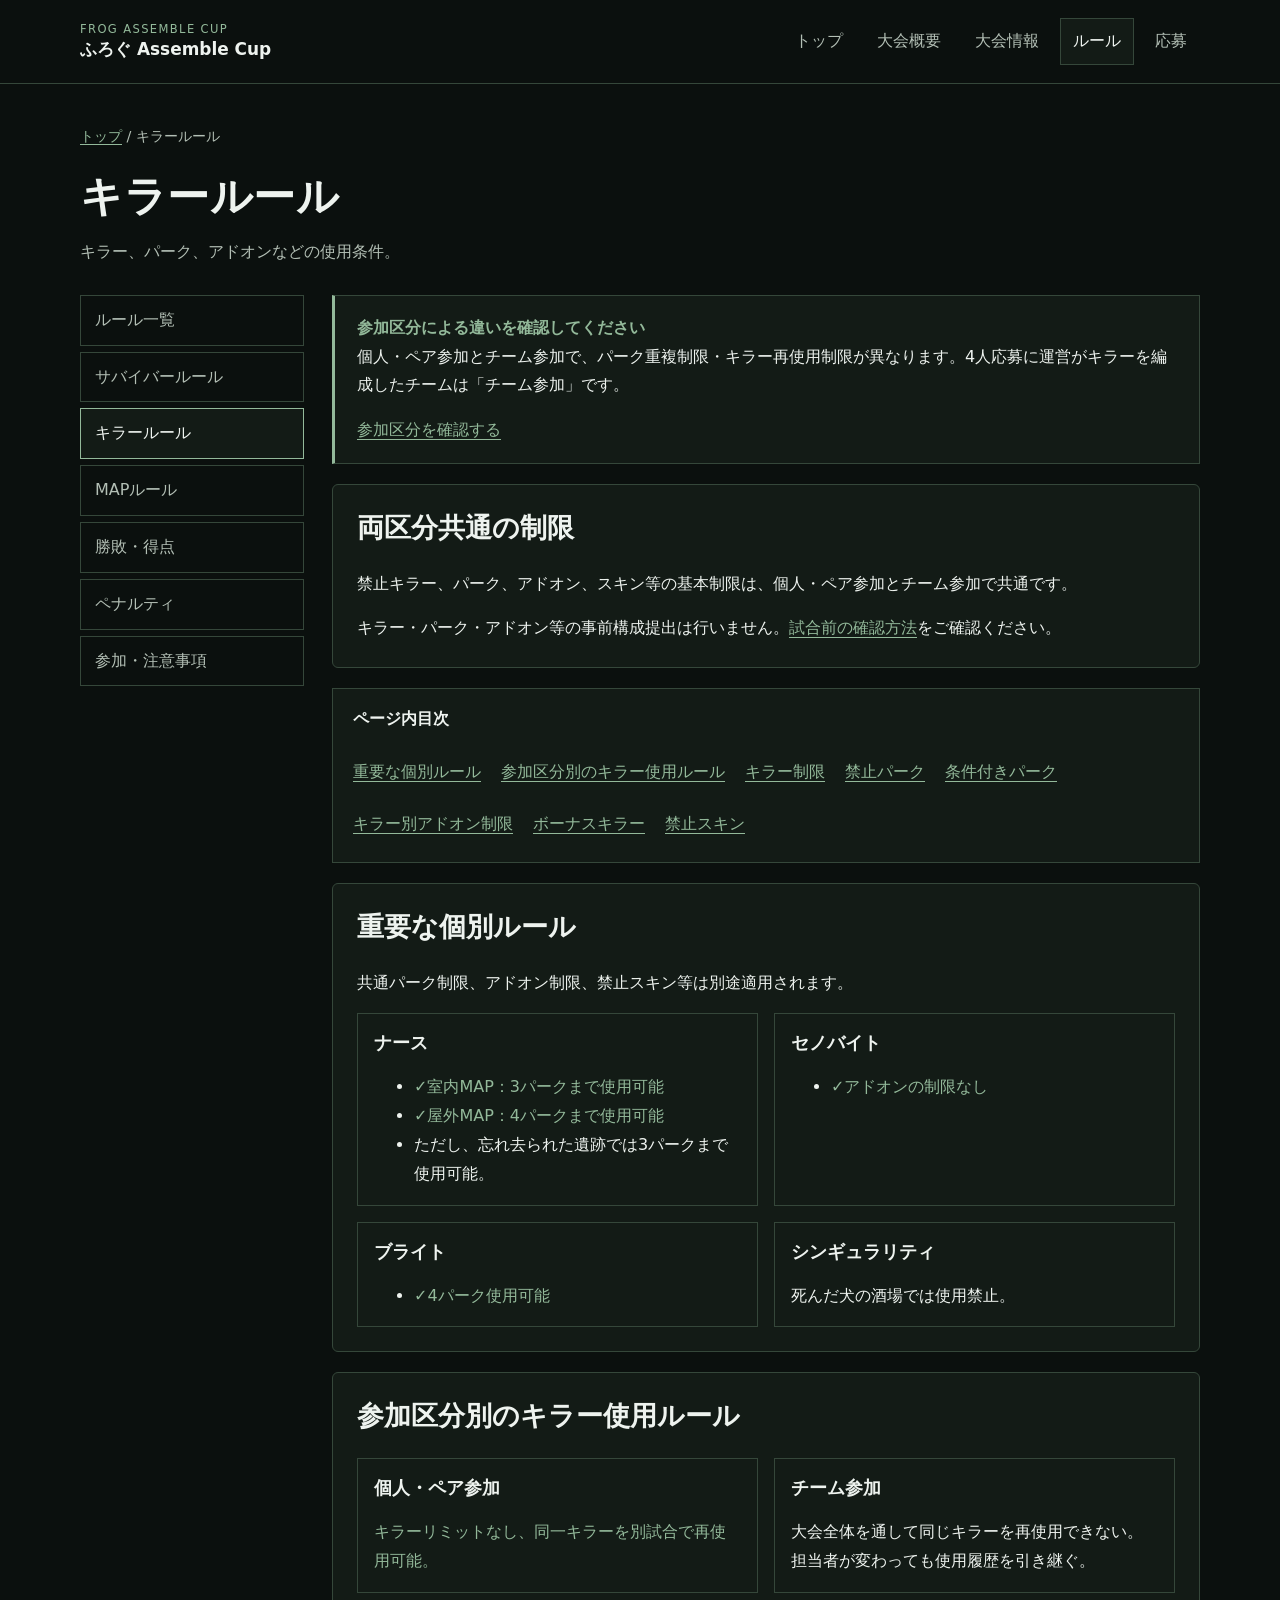
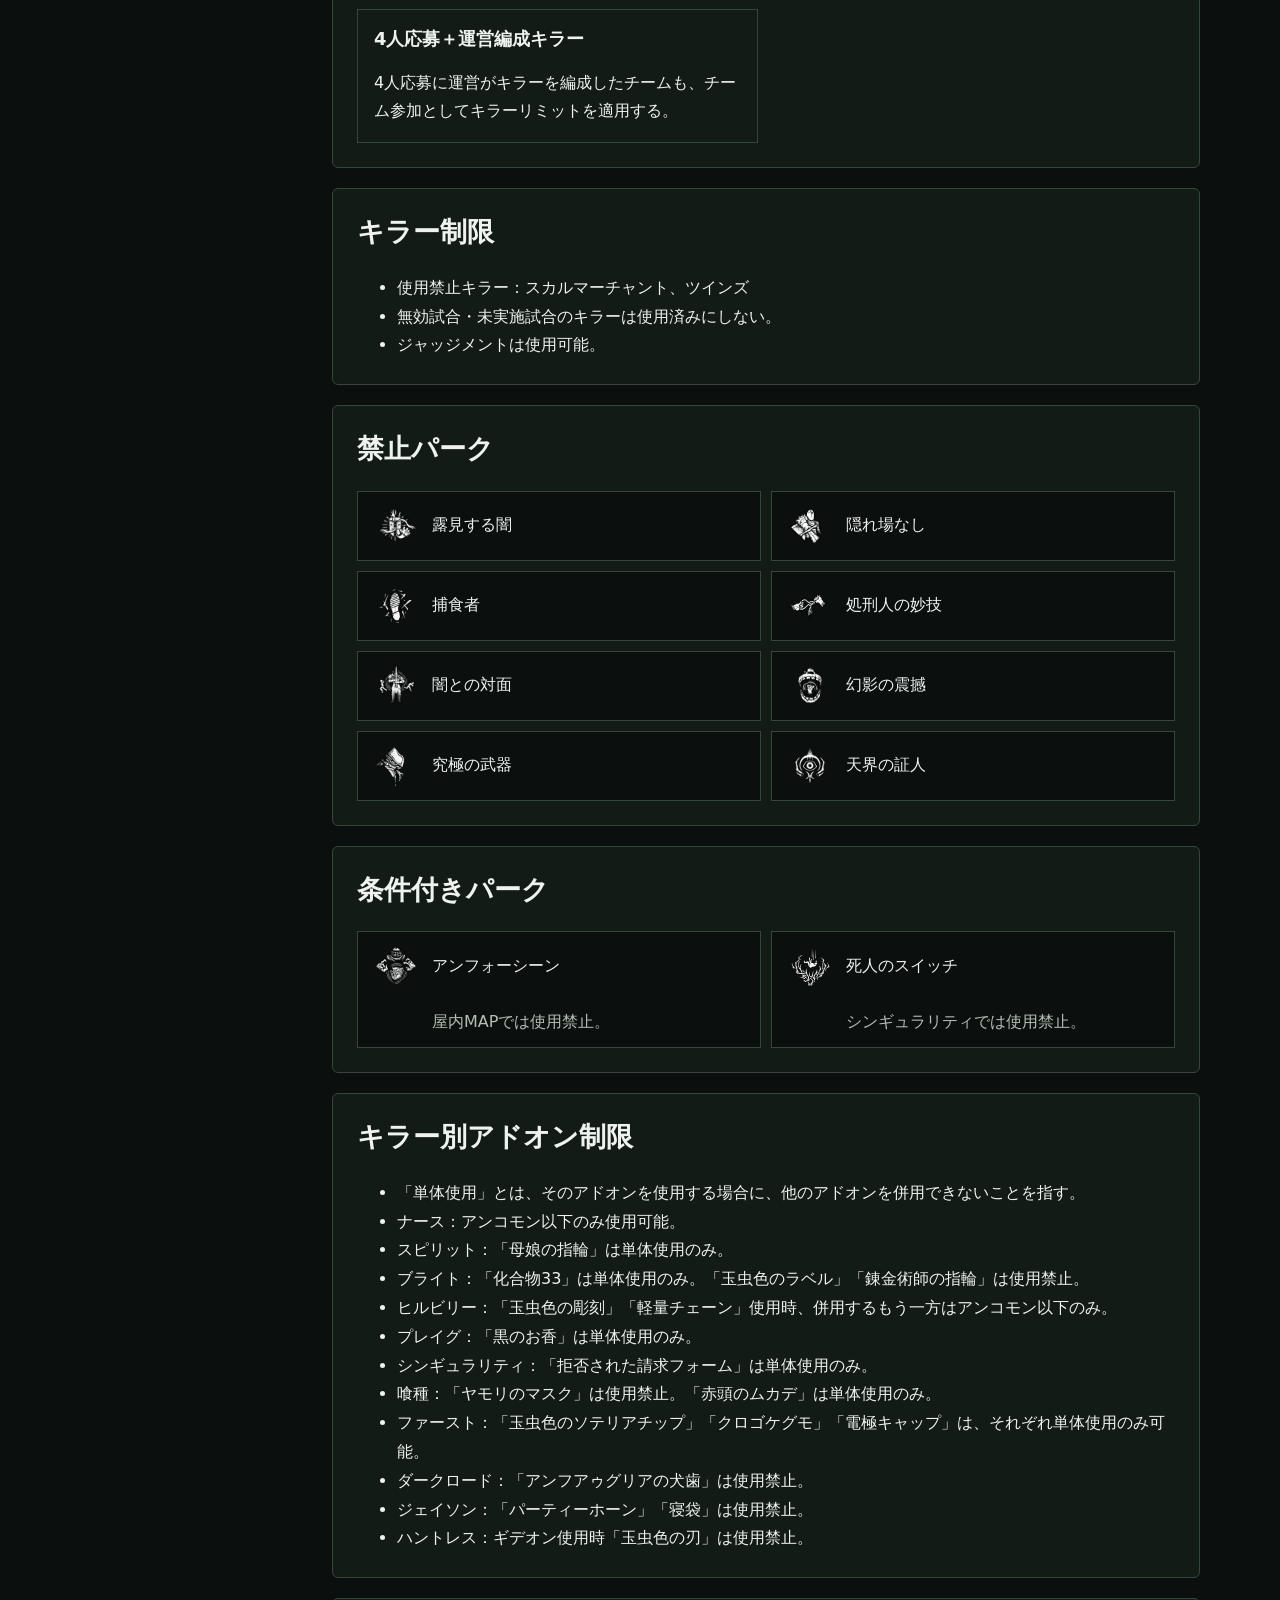
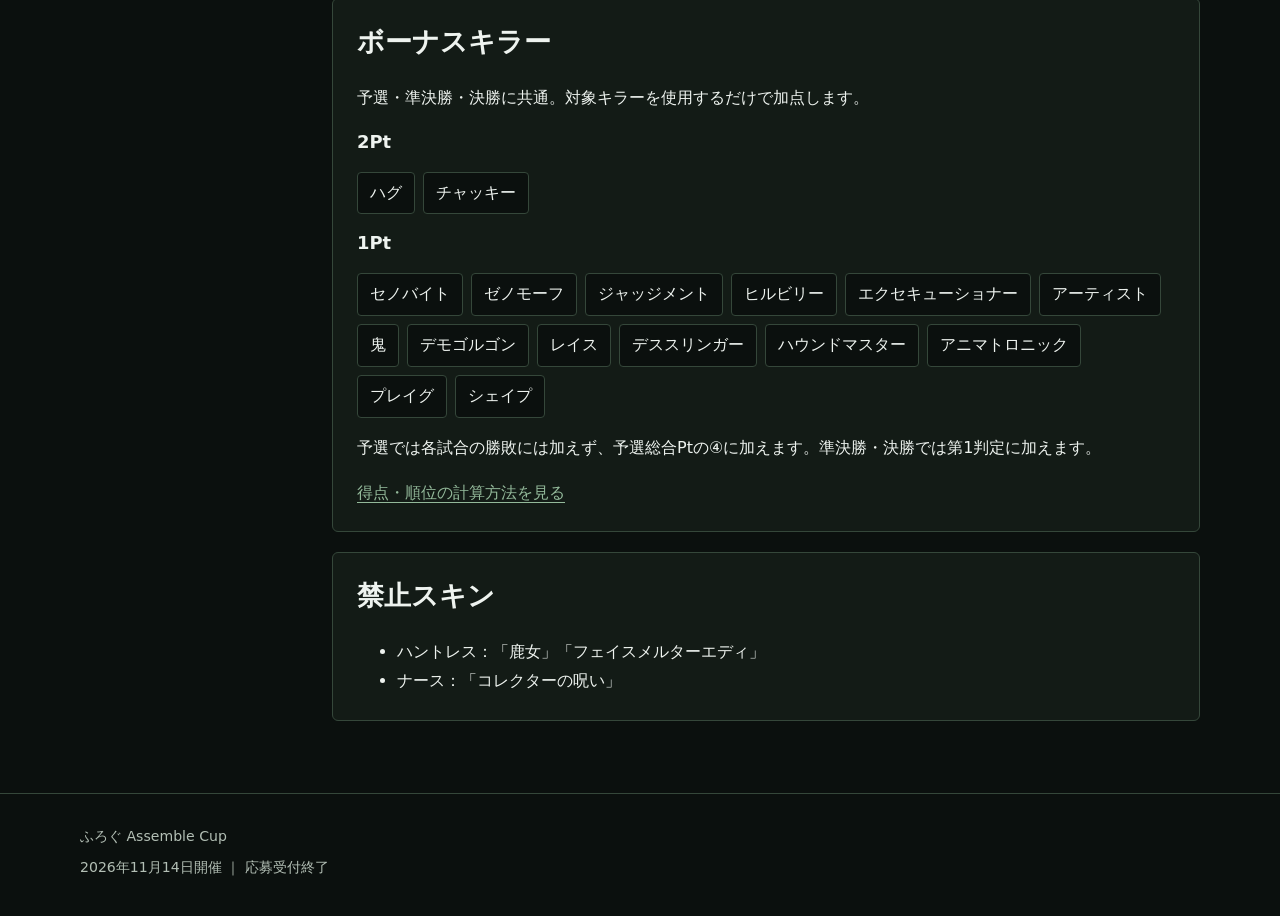
==== commit c5b94b65: "Move tournament details to dedicated page and group team rosters" ====
--- a/pages/killer-rules.html
+++ b/pages/killer-rules.html
@@ -27,7 +27,7 @@
   <link rel="stylesheet" href="../css/tokens.css">
   <link rel="stylesheet" href="../css/base.css">
   <link rel="stylesheet" href="../css/components.css">
-  <link rel="stylesheet" href="../css/pages.css">
+  <link rel="stylesheet" href="../css/pages.css?v=20261029-info">
 </head>
 <body>
   <a class="skip-link" href="#main">本文へ移動</a>
@@ -37,6 +37,7 @@
       <nav class="site-nav" aria-label="サイトナビゲーション">
         <a href="../index.html">トップ</a>
         <a href="../index.html#overview">大会概要</a>
+        <a href="tournament-info.html">大会情報</a>
         <a href="../pages/rules.html" aria-current="page">ルール</a>
         <a href="../index.html#entry">応募</a>
       </nav>
--- a/css/pages.css
+++ b/css/pages.css
@@ -52,3 +52,17 @@
   .schedule-table td:nth-child(2) { text-align: right; }
   .schedule-table td:last-child { grid-column: 1 / -1; }
 }
+
+.info-guide { display: flex; align-items: center; justify-content: space-between; gap: 28px; }
+.info-guide > div { flex: 1; }
+.info-guide .button { flex-shrink: 0; }
+.info-guide h2 { font-size: 1.4rem; margin-bottom: 12px; }
+.info-guide .hero-label { margin-bottom: 8px; }
+@media (max-width: 700px) { .info-guide { align-items: stretch; flex-direction: column; gap: 20px; } }
+
+.roster-group + .roster-group { margin-top: 32px; }
+.roster-group > h3 { padding-bottom: 12px; border-bottom: 1px solid var(--line); color: var(--accent); }
+.team-grid h4 { margin: 0 0 16px; color: var(--accent); font-size: 1.12rem; line-height: 1.4; }
+.team-grid--b { grid-template-columns: repeat(2, minmax(0, 1fr)); }
+.member-list { display: flex; flex-wrap: wrap; gap: 6px 16px; padding: 0; margin: 0; list-style: none; }
+@media (max-width: 700px) { .team-grid { grid-template-columns: 1fr; } }
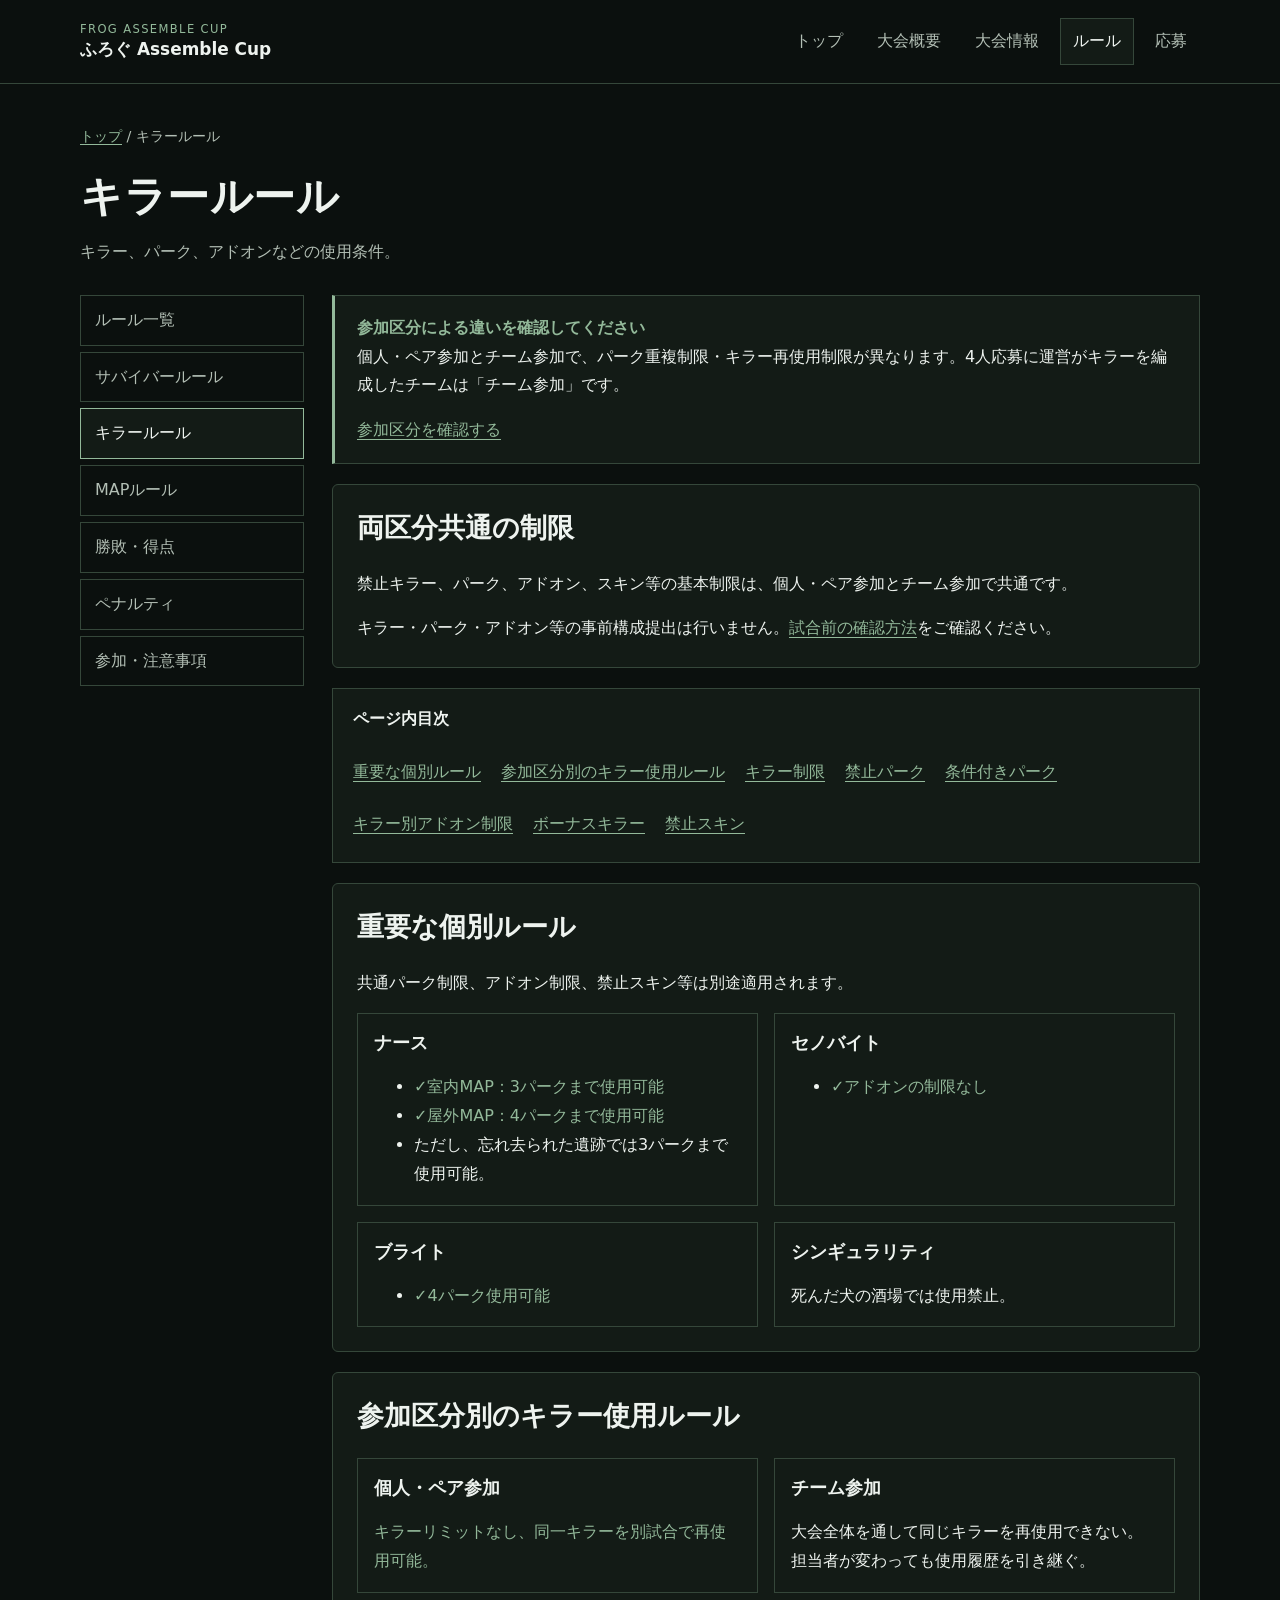
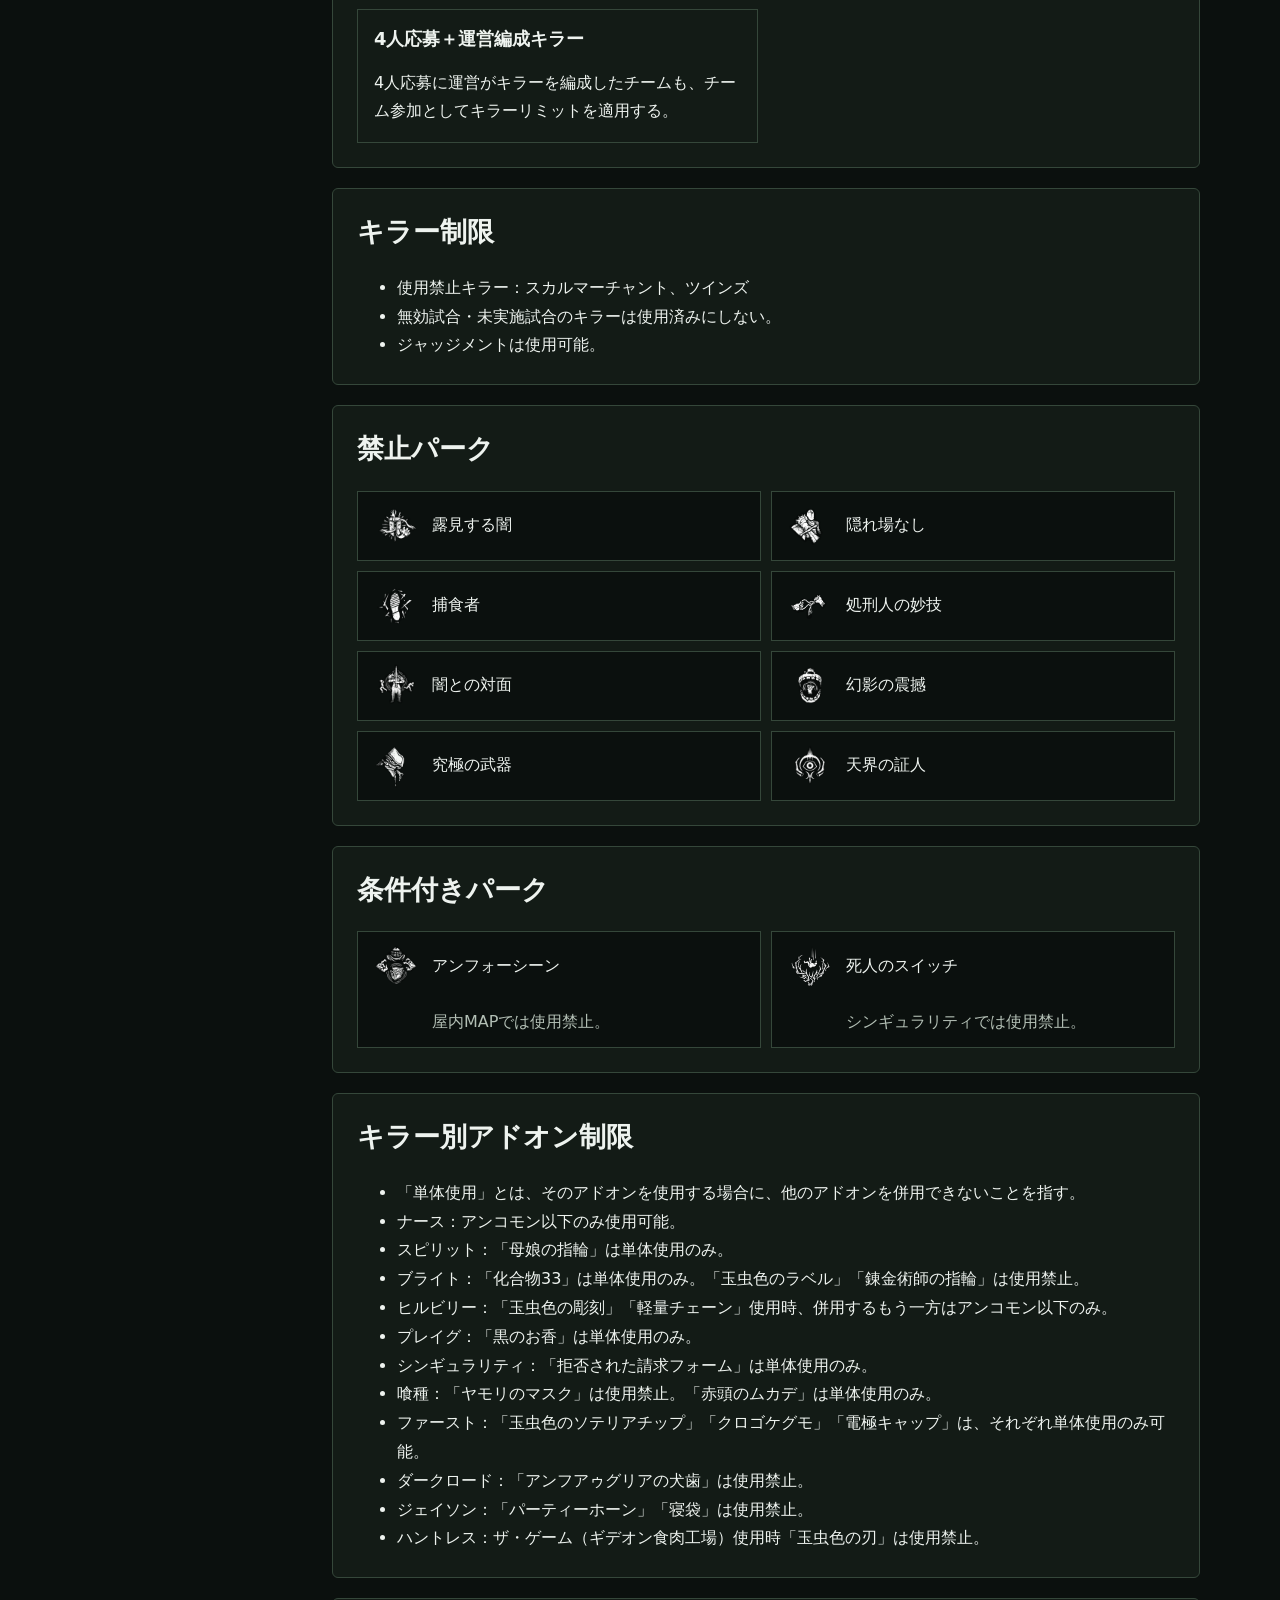
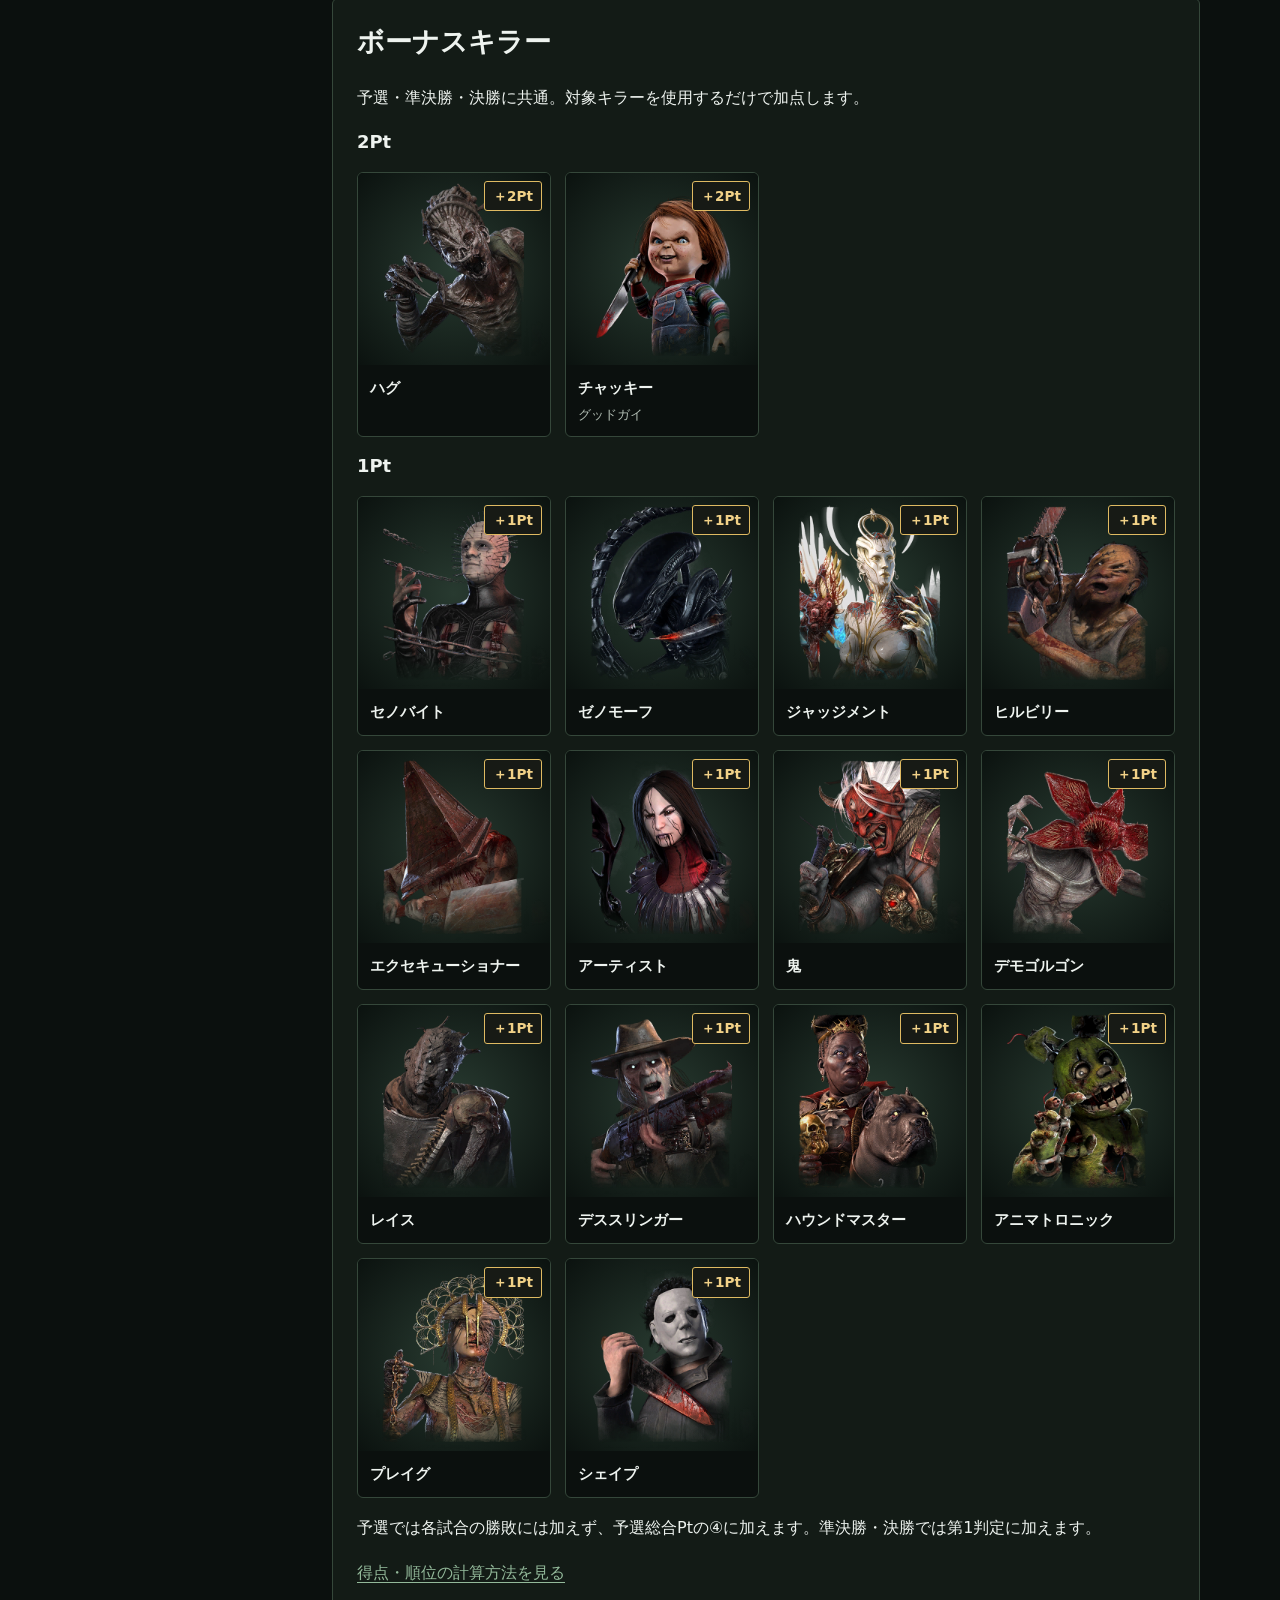
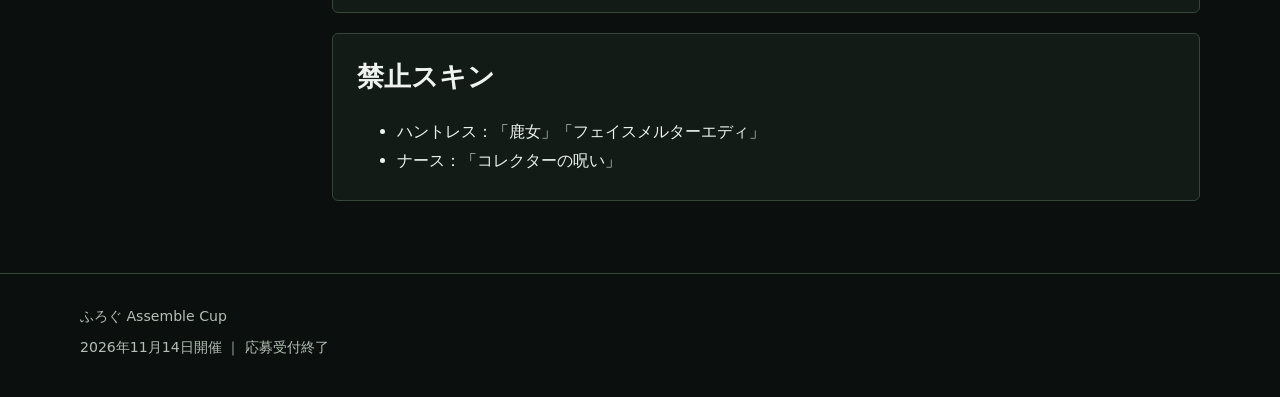
==== commit 58036aaa: "Add illustrated map pools and bonus killer cards" ====
--- a/pages/killer-rules.html
+++ b/pages/killer-rules.html
@@ -27,7 +27,7 @@
   <link rel="stylesheet" href="../css/tokens.css">
   <link rel="stylesheet" href="../css/base.css">
   <link rel="stylesheet" href="../css/components.css">
-  <link rel="stylesheet" href="../css/pages.css?v=20261029-info">
+  <link rel="stylesheet" href="../css/pages.css?v=20261029-visual-pools">
 </head>
 <body>
   <a class="skip-link" href="#main">本文へ移動</a>
@@ -76,8 +76,22 @@
           <div class="perk-item perk-item--condition"><img src="../assets/images/perks/unforeseen.webp" width="48" height="48" loading="lazy" decoding="async" alt=""><span>アンフォーシーン</span><p>屋内MAPでは使用禁止。</p></div>
           <div class="perk-item perk-item--condition"><img src="../assets/images/perks/dead_mans_switch.webp" width="48" height="48" loading="lazy" decoding="async" alt=""><span>死人のスイッチ</span><p>シンギュラリティでは使用禁止。</p></div>
         </div></section>
-        <section class="card" id="addon-restrictions"><h2>キラー別アドオン制限</h2><ul><li>「単体使用」とは、そのアドオンを使用する場合に、他のアドオンを併用できないことを指す。</li><li>ナース：アンコモン以下のみ使用可能。</li><li>スピリット：「母娘の指輪」は単体使用のみ。</li><li>ブライト：「化合物33」は単体使用のみ。「玉虫色のラベル」「錬金術師の指輪」は使用禁止。</li><li>ヒルビリー：「玉虫色の彫刻」「軽量チェーン」使用時、併用するもう一方はアンコモン以下のみ。</li><li>プレイグ：「黒のお香」は単体使用のみ。</li><li>シンギュラリティ：「拒否された請求フォーム」は単体使用のみ。</li><li>喰種：「ヤモリのマスク」は使用禁止。「赤頭のムカデ」は単体使用のみ。</li><li>ファースト：「玉虫色のソテリアチップ」「クロゴケグモ」「電極キャップ」は、それぞれ単体使用のみ可能。</li><li>ダークロード：「アンフアゥグリアの犬歯」は使用禁止。</li><li>ジェイソン：「パーティーホーン」「寝袋」は使用禁止。</li><li>ハントレス：ギデオン使用時「玉虫色の刃」は使用禁止。</li></ul></section>
-        <section class="card" id="bonus-killers"><h2>ボーナスキラー</h2><p>予選・準決勝・決勝に共通。対象キラーを使用するだけで加点します。</p><h3>2Pt</h3><ul class="name-list"><li>ハグ</li><li>チャッキー</li></ul><h3>1Pt</h3><ul class="name-list"><li>セノバイト</li><li>ゼノモーフ</li><li>ジャッジメント</li><li>ヒルビリー</li><li>エクセキューショナー</li><li>アーティスト</li><li>鬼</li><li>デモゴルゴン</li><li>レイス</li><li>デススリンガー</li><li>ハウンドマスター</li><li>アニマトロニック</li><li>プレイグ</li><li>シェイプ</li></ul><p>予選では各試合の勝敗には加えず、予選総合Ptの④に加えます。準決勝・決勝では第1判定に加えます。</p><p><a href="win-condition.html#qualifying-points">得点・順位の計算方法を見る</a></p></section><section class="card" id="banned-skins"><h2>禁止スキン</h2><ul><li>ハントレス：「鹿女」「フェイスメルターエディ」</li><li>ナース：「コレクターの呪い」</li></ul></section></div></div>
+        <section class="card" id="addon-restrictions"><h2>キラー別アドオン制限</h2><ul><li>「単体使用」とは、そのアドオンを使用する場合に、他のアドオンを併用できないことを指す。</li><li>ナース：アンコモン以下のみ使用可能。</li><li>スピリット：「母娘の指輪」は単体使用のみ。</li><li>ブライト：「化合物33」は単体使用のみ。「玉虫色のラベル」「錬金術師の指輪」は使用禁止。</li><li>ヒルビリー：「玉虫色の彫刻」「軽量チェーン」使用時、併用するもう一方はアンコモン以下のみ。</li><li>プレイグ：「黒のお香」は単体使用のみ。</li><li>シンギュラリティ：「拒否された請求フォーム」は単体使用のみ。</li><li>喰種：「ヤモリのマスク」は使用禁止。「赤頭のムカデ」は単体使用のみ。</li><li>ファースト：「玉虫色のソテリアチップ」「クロゴケグモ」「電極キャップ」は、それぞれ単体使用のみ可能。</li><li>ダークロード：「アンフアゥグリアの犬歯」は使用禁止。</li><li>ジェイソン：「パーティーホーン」「寝袋」は使用禁止。</li><li>ハントレス：ザ・ゲーム（ギデオン食肉工場）使用時「玉虫色の刃」は使用禁止。</li></ul></section>
+        <section class="card" id="bonus-killers"><h2>ボーナスキラー</h2><p>予選・準決勝・決勝に共通。対象キラーを使用するだけで加点します。</p><h3>2Pt</h3><ul class="killer-grid" role="list"><li class="killer-card"><div class="killer-card__portrait"><img src="../assets/images/killers/hag.webp" alt="" loading="lazy" decoding="async" width="512" height="512"><span class="killer-card__points">＋2Pt</span></div><div class="killer-card__body"><p class="killer-card__name">ハグ</p></div></li>
+<li class="killer-card"><div class="killer-card__portrait"><img src="../assets/images/killers/good_guy.webp" alt="" loading="lazy" decoding="async" width="512" height="512"><span class="killer-card__points">＋2Pt</span></div><div class="killer-card__body"><p class="killer-card__name">チャッキー</p><p class="killer-card__alias">グッドガイ</p></div></li></ul><h3>1Pt</h3><ul class="killer-grid" role="list"><li class="killer-card"><div class="killer-card__portrait"><img src="../assets/images/killers/cenobite.webp" alt="" loading="lazy" decoding="async" width="512" height="512"><span class="killer-card__points">＋1Pt</span></div><div class="killer-card__body"><p class="killer-card__name">セノバイト</p></div></li>
+<li class="killer-card"><div class="killer-card__portrait"><img src="../assets/images/killers/xenomorph.webp" alt="" loading="lazy" decoding="async" width="512" height="512"><span class="killer-card__points">＋1Pt</span></div><div class="killer-card__body"><p class="killer-card__name">ゼノモーフ</p></div></li>
+<li class="killer-card"><div class="killer-card__portrait"><img src="../assets/images/killers/judgment.webp" alt="" loading="lazy" decoding="async" width="512" height="512"><span class="killer-card__points">＋1Pt</span></div><div class="killer-card__body"><p class="killer-card__name">ジャッジメント</p></div></li>
+<li class="killer-card"><div class="killer-card__portrait"><img src="../assets/images/killers/hillbilly.webp" alt="" loading="lazy" decoding="async" width="512" height="512"><span class="killer-card__points">＋1Pt</span></div><div class="killer-card__body"><p class="killer-card__name">ヒルビリー</p></div></li>
+<li class="killer-card"><div class="killer-card__portrait"><img src="../assets/images/killers/executioner.webp" alt="" loading="lazy" decoding="async" width="512" height="512"><span class="killer-card__points">＋1Pt</span></div><div class="killer-card__body"><p class="killer-card__name">エクセキューショナー</p></div></li>
+<li class="killer-card"><div class="killer-card__portrait"><img src="../assets/images/killers/artist.webp" alt="" loading="lazy" decoding="async" width="512" height="512"><span class="killer-card__points">＋1Pt</span></div><div class="killer-card__body"><p class="killer-card__name">アーティスト</p></div></li>
+<li class="killer-card"><div class="killer-card__portrait"><img src="../assets/images/killers/oni.webp" alt="" loading="lazy" decoding="async" width="512" height="512"><span class="killer-card__points">＋1Pt</span></div><div class="killer-card__body"><p class="killer-card__name">鬼</p></div></li>
+<li class="killer-card"><div class="killer-card__portrait"><img src="../assets/images/killers/demogorgon.webp" alt="" loading="lazy" decoding="async" width="512" height="512"><span class="killer-card__points">＋1Pt</span></div><div class="killer-card__body"><p class="killer-card__name">デモゴルゴン</p></div></li>
+<li class="killer-card"><div class="killer-card__portrait"><img src="../assets/images/killers/wraith.webp" alt="" loading="lazy" decoding="async" width="512" height="512"><span class="killer-card__points">＋1Pt</span></div><div class="killer-card__body"><p class="killer-card__name">レイス</p></div></li>
+<li class="killer-card"><div class="killer-card__portrait"><img src="../assets/images/killers/deathslinger.webp" alt="" loading="lazy" decoding="async" width="512" height="512"><span class="killer-card__points">＋1Pt</span></div><div class="killer-card__body"><p class="killer-card__name">デススリンガー</p></div></li>
+<li class="killer-card"><div class="killer-card__portrait"><img src="../assets/images/killers/houndmaster.webp" alt="" loading="lazy" decoding="async" width="512" height="512"><span class="killer-card__points">＋1Pt</span></div><div class="killer-card__body"><p class="killer-card__name">ハウンドマスター</p></div></li>
+<li class="killer-card"><div class="killer-card__portrait"><img src="../assets/images/killers/animatronic.webp" alt="" loading="lazy" decoding="async" width="512" height="512"><span class="killer-card__points">＋1Pt</span></div><div class="killer-card__body"><p class="killer-card__name">アニマトロニック</p></div></li>
+<li class="killer-card"><div class="killer-card__portrait"><img src="../assets/images/killers/plague.webp" alt="" loading="lazy" decoding="async" width="512" height="512"><span class="killer-card__points">＋1Pt</span></div><div class="killer-card__body"><p class="killer-card__name">プレイグ</p></div></li>
+<li class="killer-card"><div class="killer-card__portrait"><img src="../assets/images/killers/shape.webp" alt="" loading="lazy" decoding="async" width="512" height="512"><span class="killer-card__points">＋1Pt</span></div><div class="killer-card__body"><p class="killer-card__name">シェイプ</p></div></li></ul><p>予選では各試合の勝敗には加えず、予選総合Ptの④に加えます。準決勝・決勝では第1判定に加えます。</p><p><a href="win-condition.html#qualifying-points">得点・順位の計算方法を見る</a></p></section><section class="card" id="banned-skins"><h2>禁止スキン</h2><ul><li>ハントレス：「鹿女」「フェイスメルターエディ」</li><li>ナース：「コレクターの呪い」</li></ul></section></div></div>
   </main>
   <footer class="site-footer"><div class="container"><p>ふろぐ Assemble Cup</p><p>2026年11月14日開催 ｜ 応募受付終了</p></div></footer>
 </body>
--- a/css/pages.css
+++ b/css/pages.css
@@ -66,3 +66,22 @@
 .team-grid--b { grid-template-columns: repeat(2, minmax(0, 1fr)); }
 .member-list { display: flex; flex-wrap: wrap; gap: 6px 16px; padding: 0; margin: 0; list-style: none; }
 @media (max-width: 700px) { .team-grid { grid-template-columns: 1fr; } }
+
+/* MAP bonus marks are assigned only to announced stage targets. */
+.map-card { border-width: 2px; }
+.map-card img { height: auto; }
+.map-card--bonus { border-color: #dfba62; background: #201e15; }
+.map-card__body { padding: 14px; }
+.map-card__body .map-card__name { padding: 0; }
+.map-card__realm, .killer-card__alias { margin: 6px 0 0; color: var(--muted); font-size: .8rem; line-height: 1.5; }
+.bonus-label { display: inline-block; padding: 4px 8px; border-radius: 3px; background: #dfba62; color: #18160e; font-size: .76rem; font-weight: 700; line-height: 1.5; }
+.map-card__body .bonus-label { margin-bottom: 10px; }
+.bonus-legend { display: flex; align-items: center; flex-wrap: wrap; gap: 8px 12px; font-size: .86rem; }
+.killer-grid { display: grid; grid-template-columns: repeat(4, minmax(0, 1fr)); gap: 14px; padding: 0; list-style: none; }
+.killer-card { border: 1px solid var(--line); border-radius: 6px; background: var(--bg); overflow: hidden; }
+.killer-card__portrait { position: relative; background: radial-gradient(ellipse at center, #283a30, #0b120f); }
+.killer-card img { width: 100%; height: auto; aspect-ratio: 1; object-fit: contain; }
+.killer-card__points { position: absolute; top: 8px; right: 8px; padding: 2px 8px; border: 1px solid #dfba62; border-radius: 3px; background: #171a15; color: #f1d187; font-size: .85rem; font-weight: 700; }
+.killer-card__body { padding: 12px; }
+.killer-card__name { margin: 0; font-weight: 700; line-height: 1.5; font-size: .92rem; }
+@media (max-width: 600px) { .killer-grid { grid-template-columns: repeat(2, minmax(0, 1fr)); gap: 10px; } .killer-card__body { padding: 10px; } }
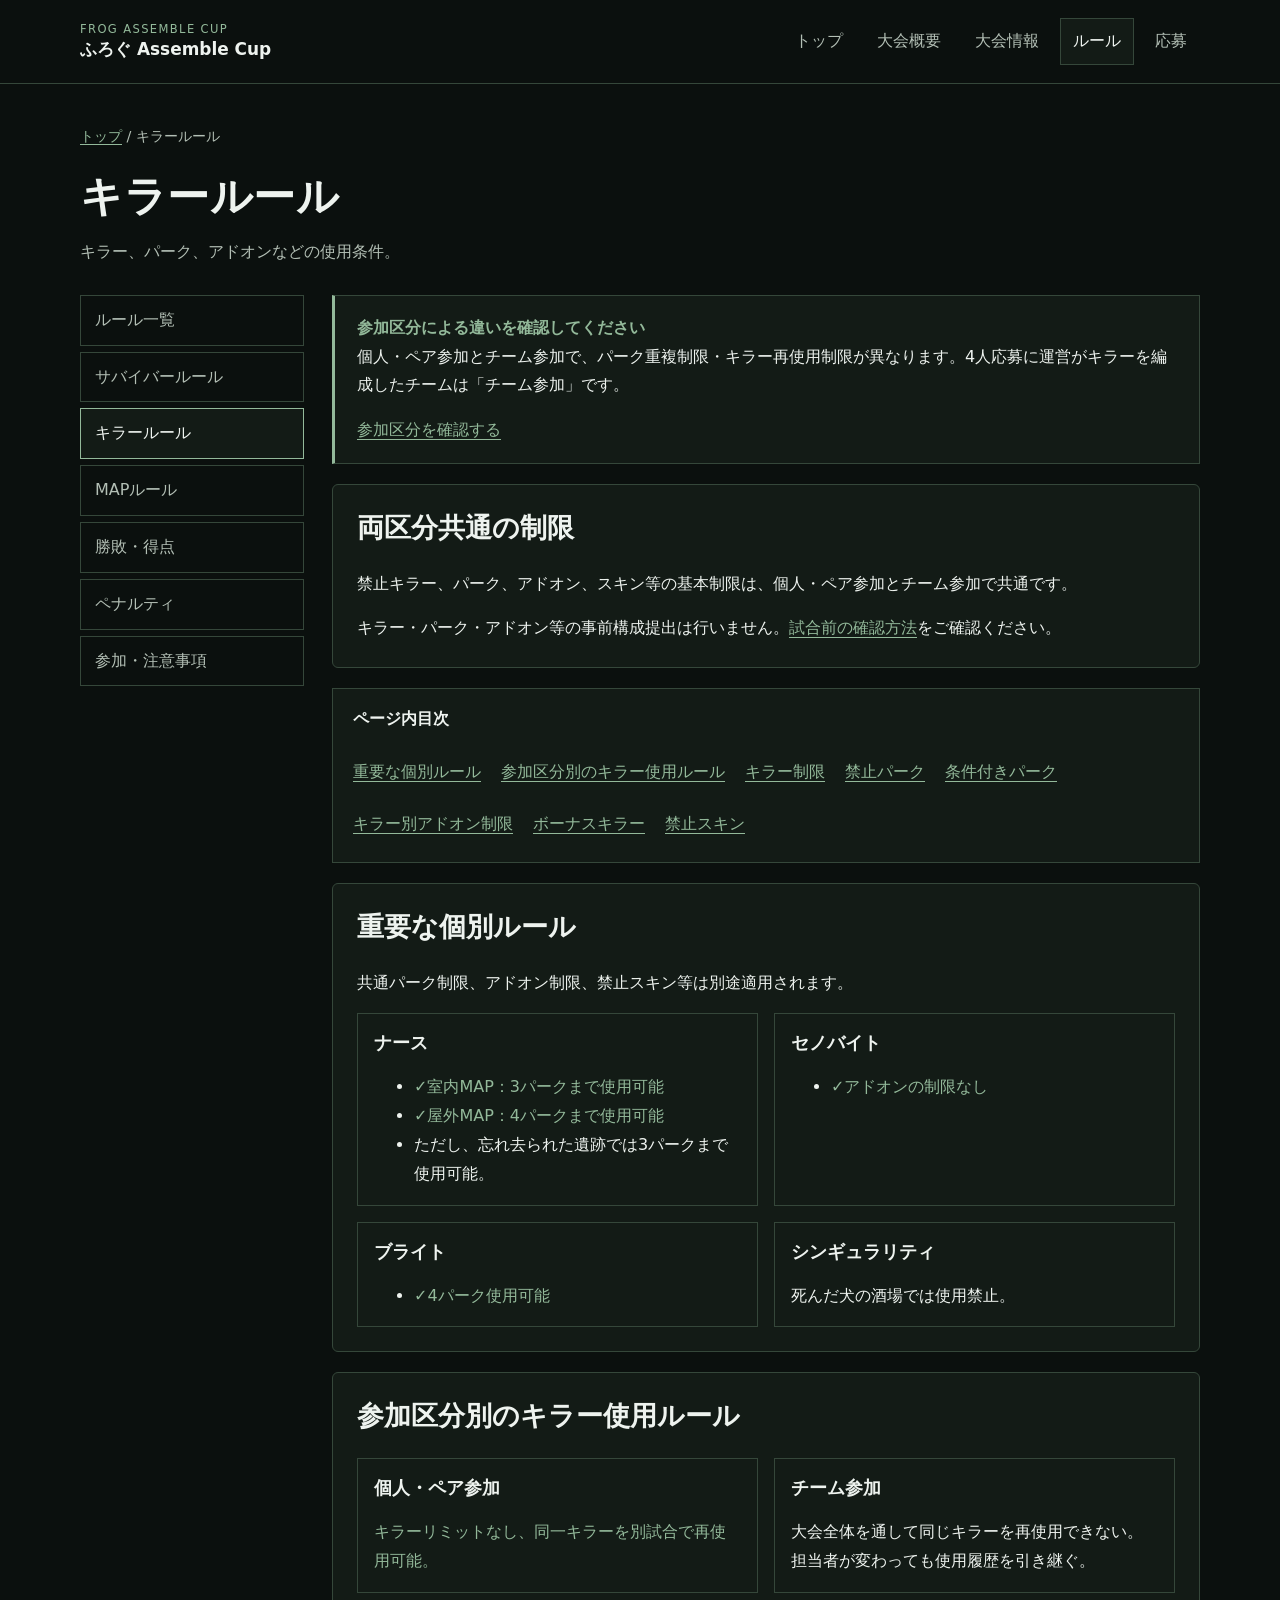
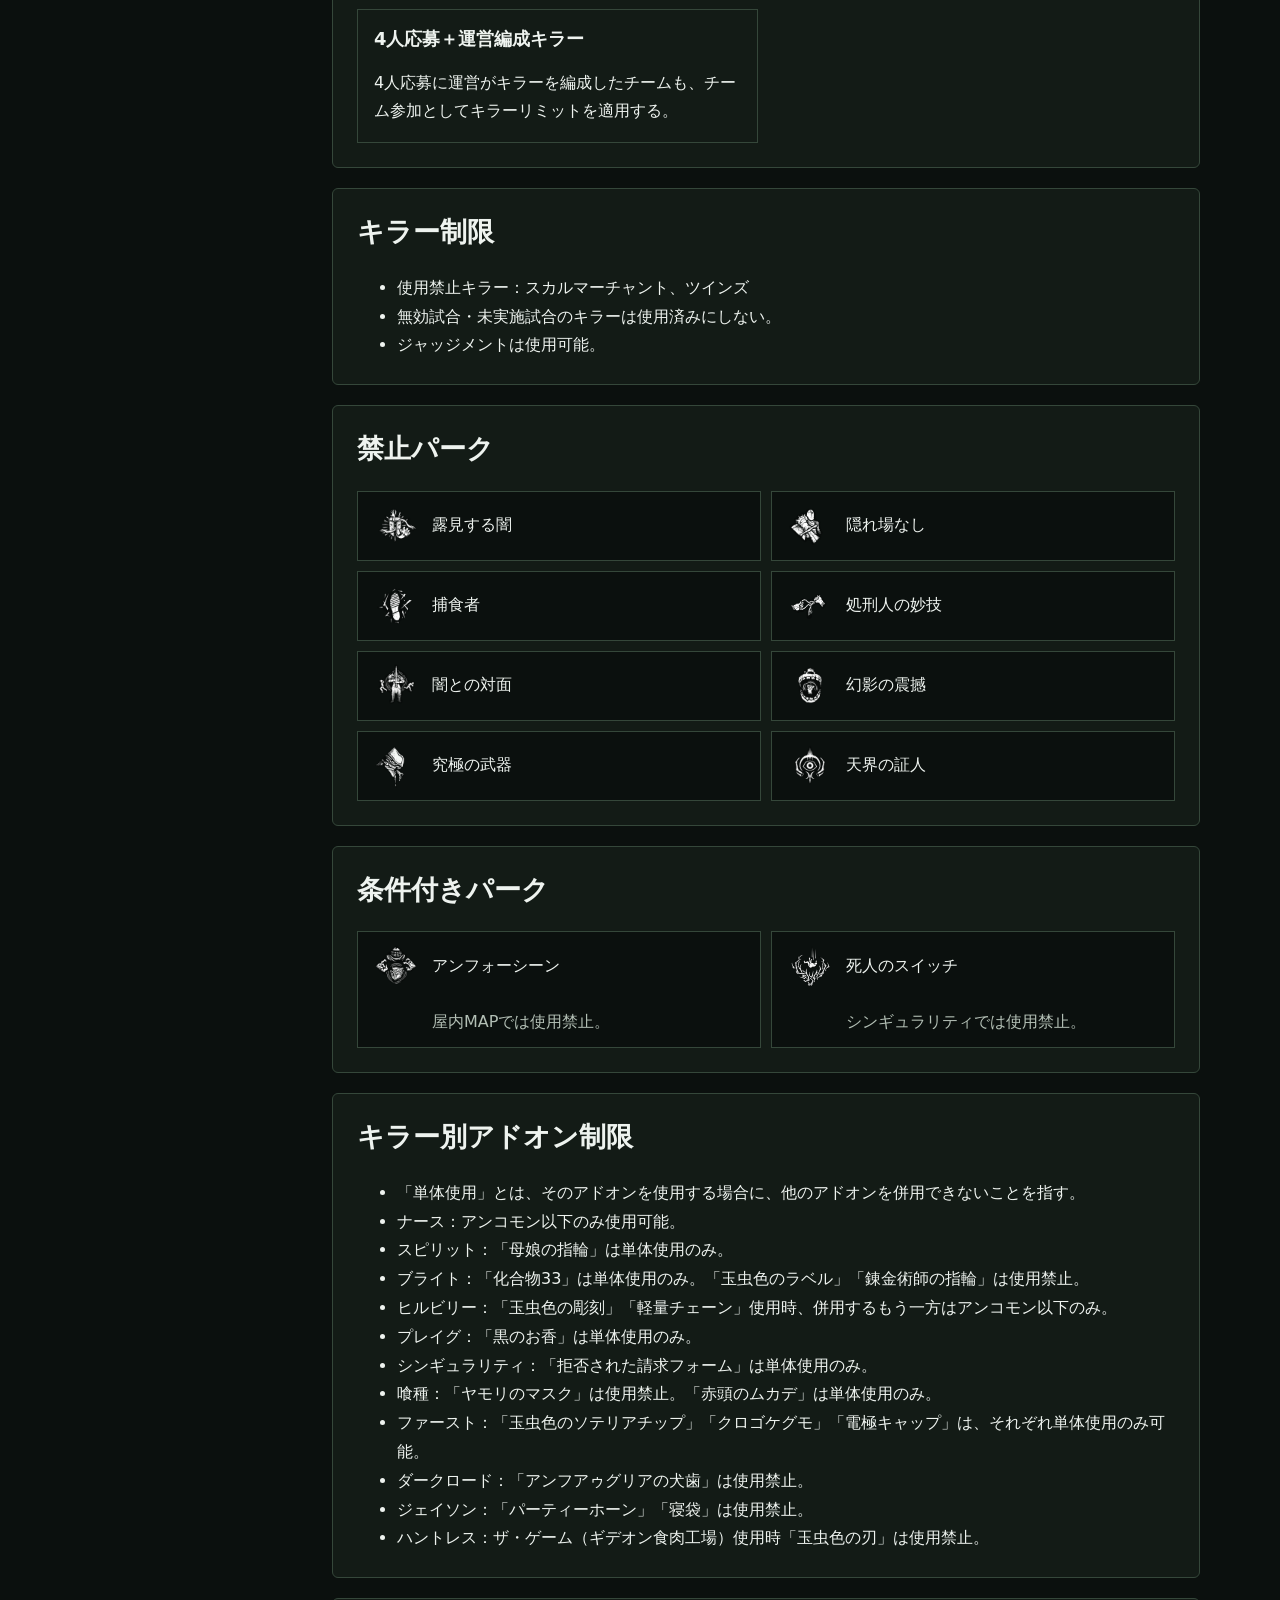
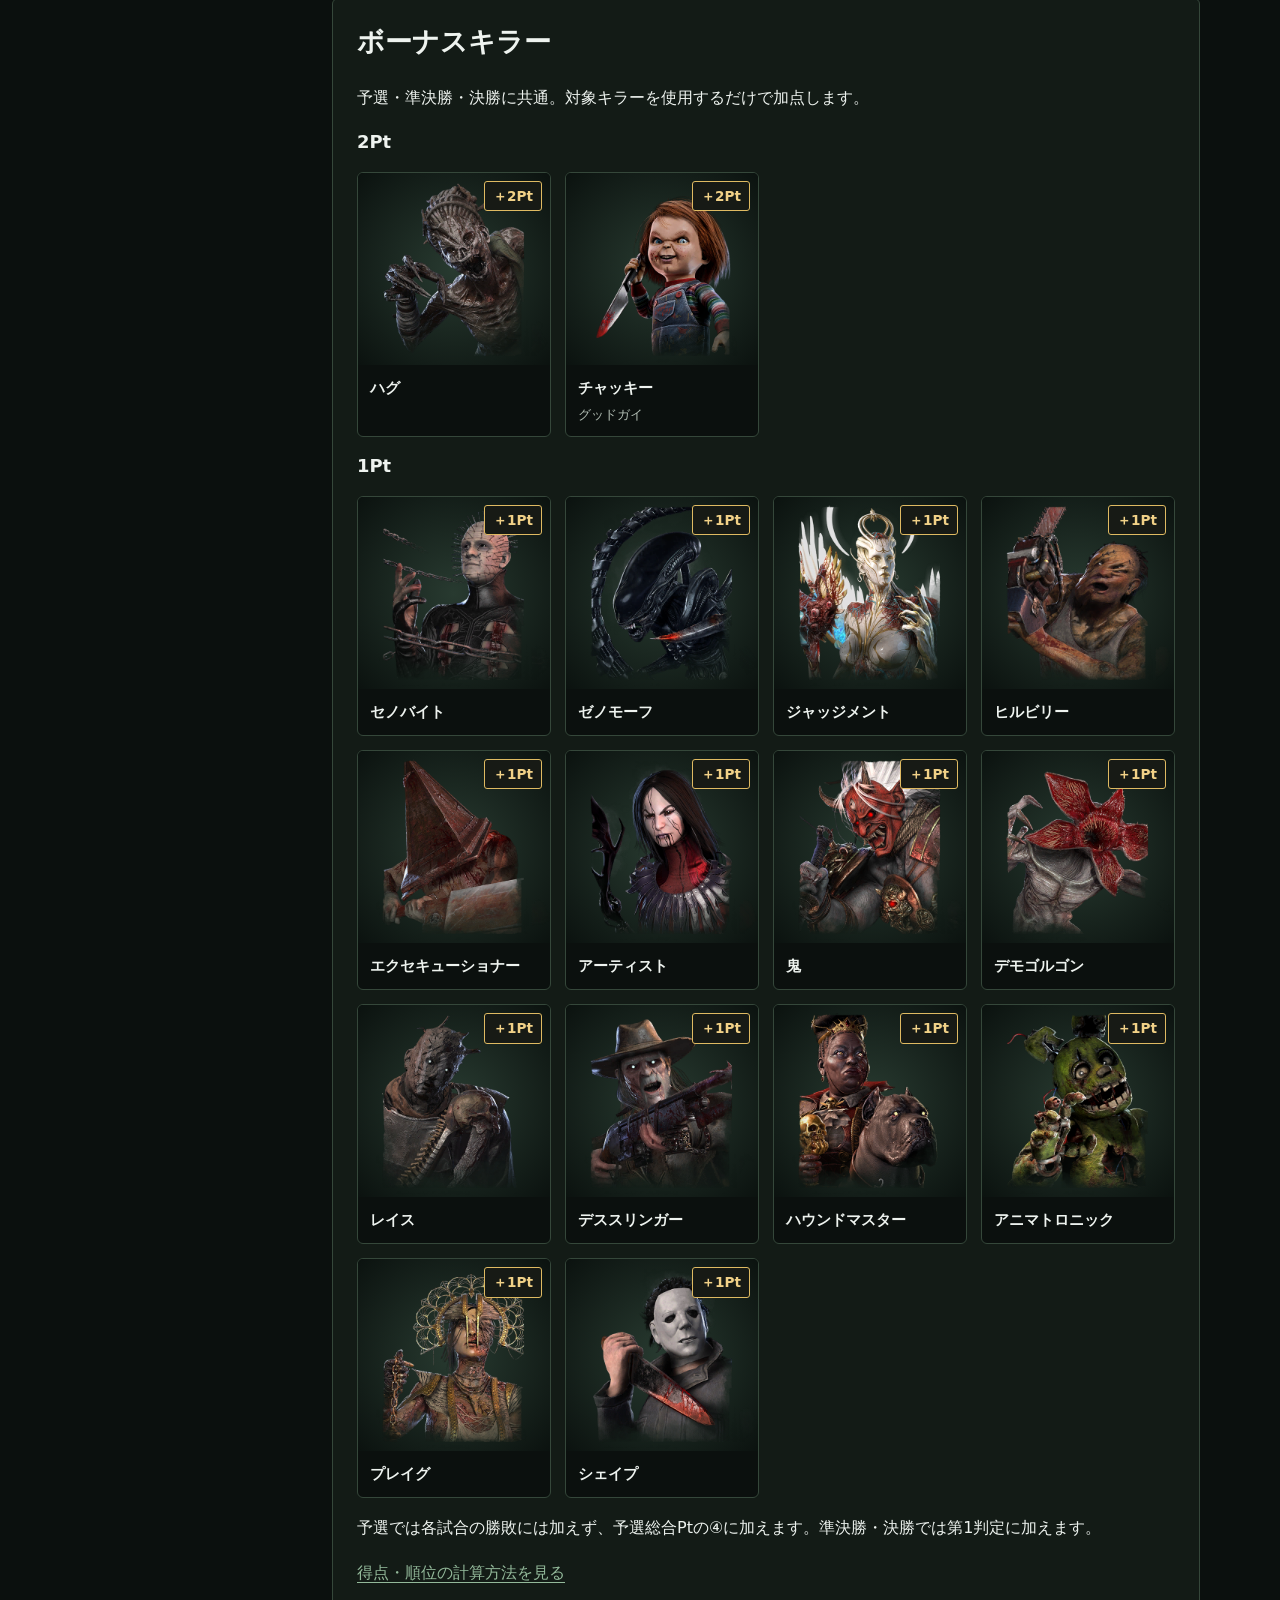
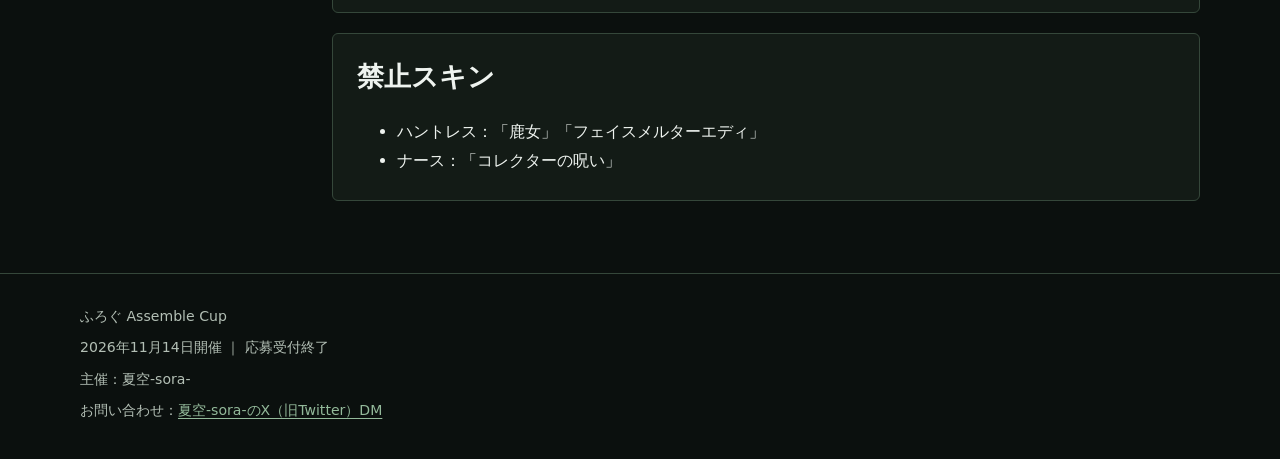
==== commit 0a12abd5: "Add official broadcast, commentator profile and contact footers" ====
--- a/pages/killer-rules.html
+++ b/pages/killer-rules.html
@@ -27,7 +27,7 @@
   <link rel="stylesheet" href="../css/tokens.css">
   <link rel="stylesheet" href="../css/base.css">
   <link rel="stylesheet" href="../css/components.css">
-  <link rel="stylesheet" href="../css/pages.css?v=20261029-visual-pools">
+  <link rel="stylesheet" href="../css/pages.css?v=20261112-official-stream">
 </head>
 <body>
   <a class="skip-link" href="#main">本文へ移動</a>
@@ -93,6 +93,6 @@
 <li class="killer-card"><div class="killer-card__portrait"><img src="../assets/images/killers/plague.webp" alt="" loading="lazy" decoding="async" width="512" height="512"><span class="killer-card__points">＋1Pt</span></div><div class="killer-card__body"><p class="killer-card__name">プレイグ</p></div></li>
 <li class="killer-card"><div class="killer-card__portrait"><img src="../assets/images/killers/shape.webp" alt="" loading="lazy" decoding="async" width="512" height="512"><span class="killer-card__points">＋1Pt</span></div><div class="killer-card__body"><p class="killer-card__name">シェイプ</p></div></li></ul><p>予選では各試合の勝敗には加えず、予選総合Ptの④に加えます。準決勝・決勝では第1判定に加えます。</p><p><a href="win-condition.html#qualifying-points">得点・順位の計算方法を見る</a></p></section><section class="card" id="banned-skins"><h2>禁止スキン</h2><ul><li>ハントレス：「鹿女」「フェイスメルターエディ」</li><li>ナース：「コレクターの呪い」</li></ul></section></div></div>
   </main>
-  <footer class="site-footer"><div class="container"><p>ふろぐ Assemble Cup</p><p>2026年11月14日開催 ｜ 応募受付終了</p></div></footer>
+  <footer class="site-footer"><div class="container"><p>ふろぐ Assemble Cup</p><p>2026年11月14日開催 ｜ 応募受付終了</p><p>主催：夏空-sora-</p><p>お問い合わせ：<a href="https://x.com/sora_kkp_game">夏空-sora-のX（旧Twitter）DM</a></p></div></footer>
 </body>
 </html>
--- a/css/pages.css
+++ b/css/pages.css
@@ -85,3 +85,13 @@
 .killer-card__body { padding: 12px; }
 .killer-card__name { margin: 0; font-weight: 700; line-height: 1.5; font-size: .92rem; }
 @media (max-width: 600px) { .killer-grid { grid-template-columns: repeat(2, minmax(0, 1fr)); gap: 10px; } .killer-card__body { padding: 10px; } }
+
+/* Display the supplied portrait in full, preserving its original proportions. */
+.broadcast-profile { display: grid; grid-template-columns: 200px minmax(0, 1fr); align-items: center; gap: 28px; }
+.broadcast-profile__image { width: 200px; max-width: 100%; height: auto; }
+.broadcast-profile__details { min-width: 0; }
+.broadcast-profile__details h3 { font-size: 1.5rem; }
+@media (max-width: 600px) {
+  .broadcast-profile { grid-template-columns: minmax(0, 1fr); gap: 20px; }
+  .broadcast-profile__image { width: 160px; }
+}
